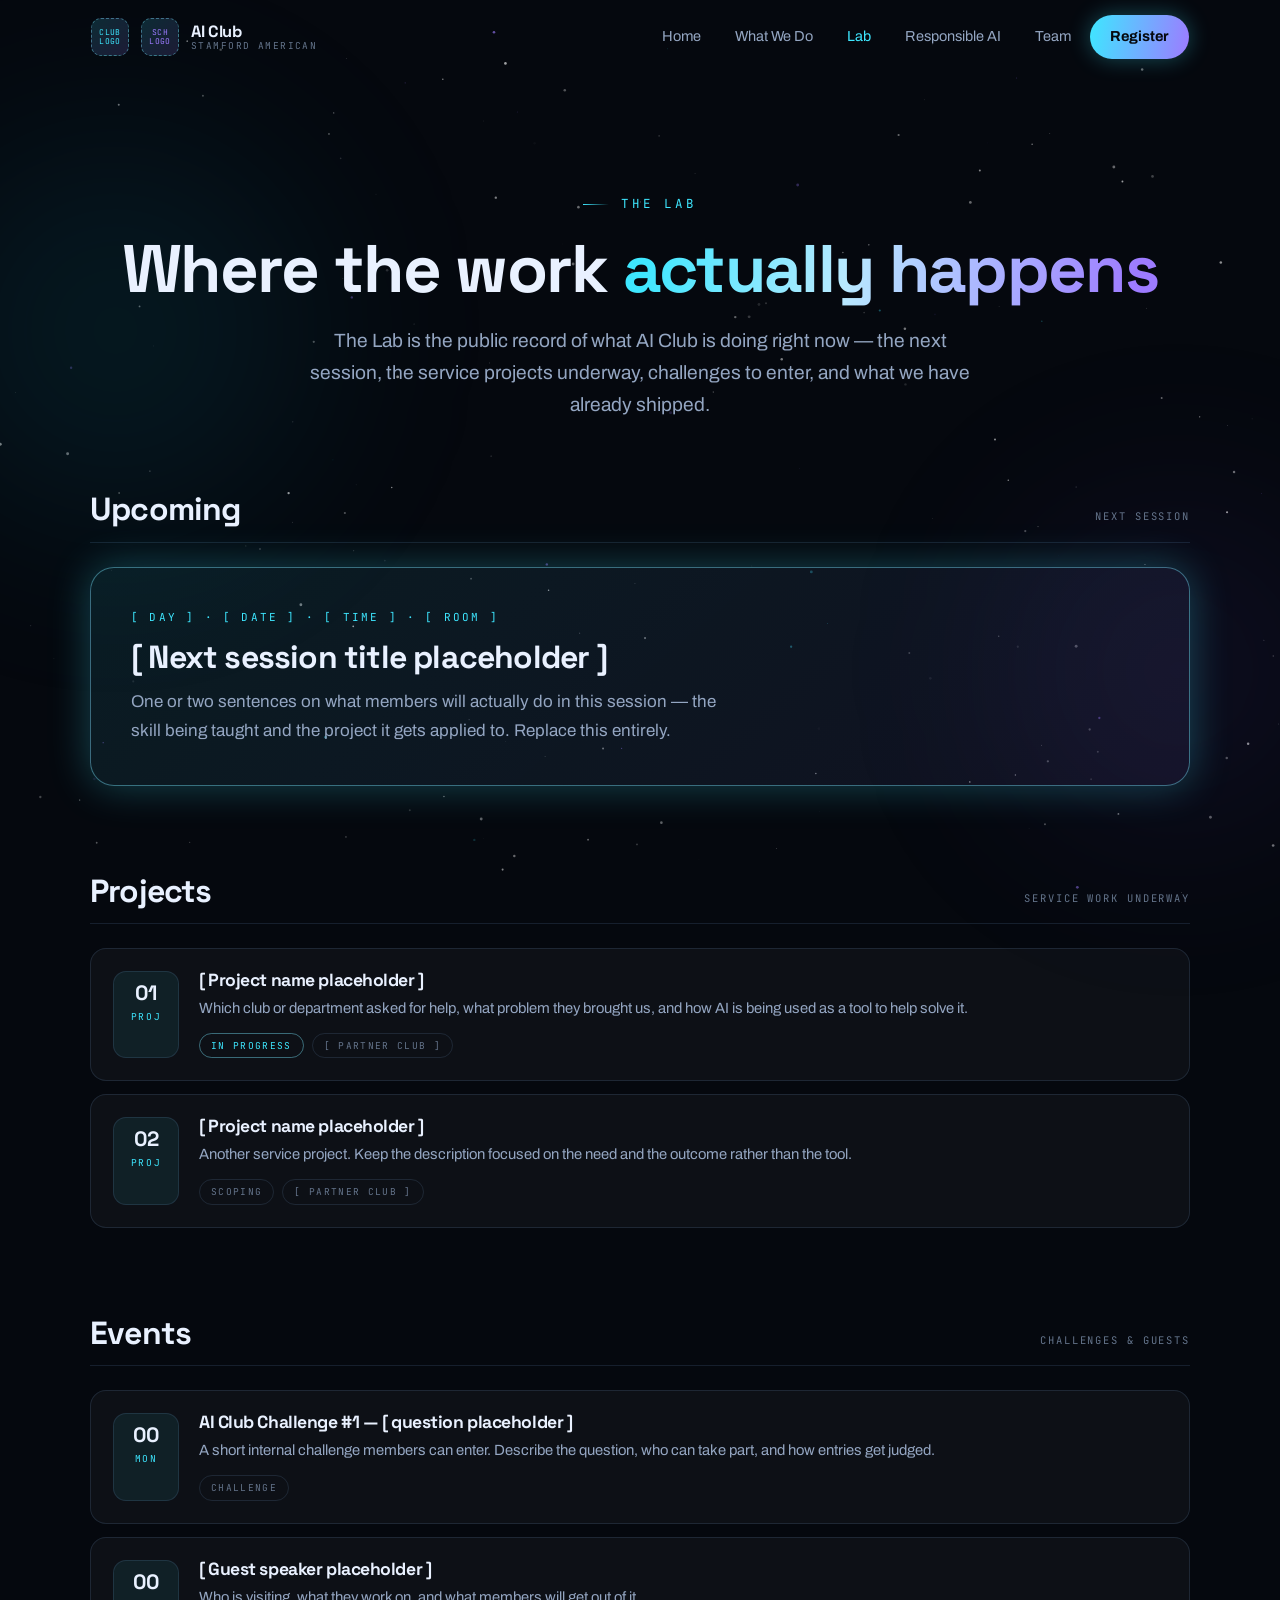
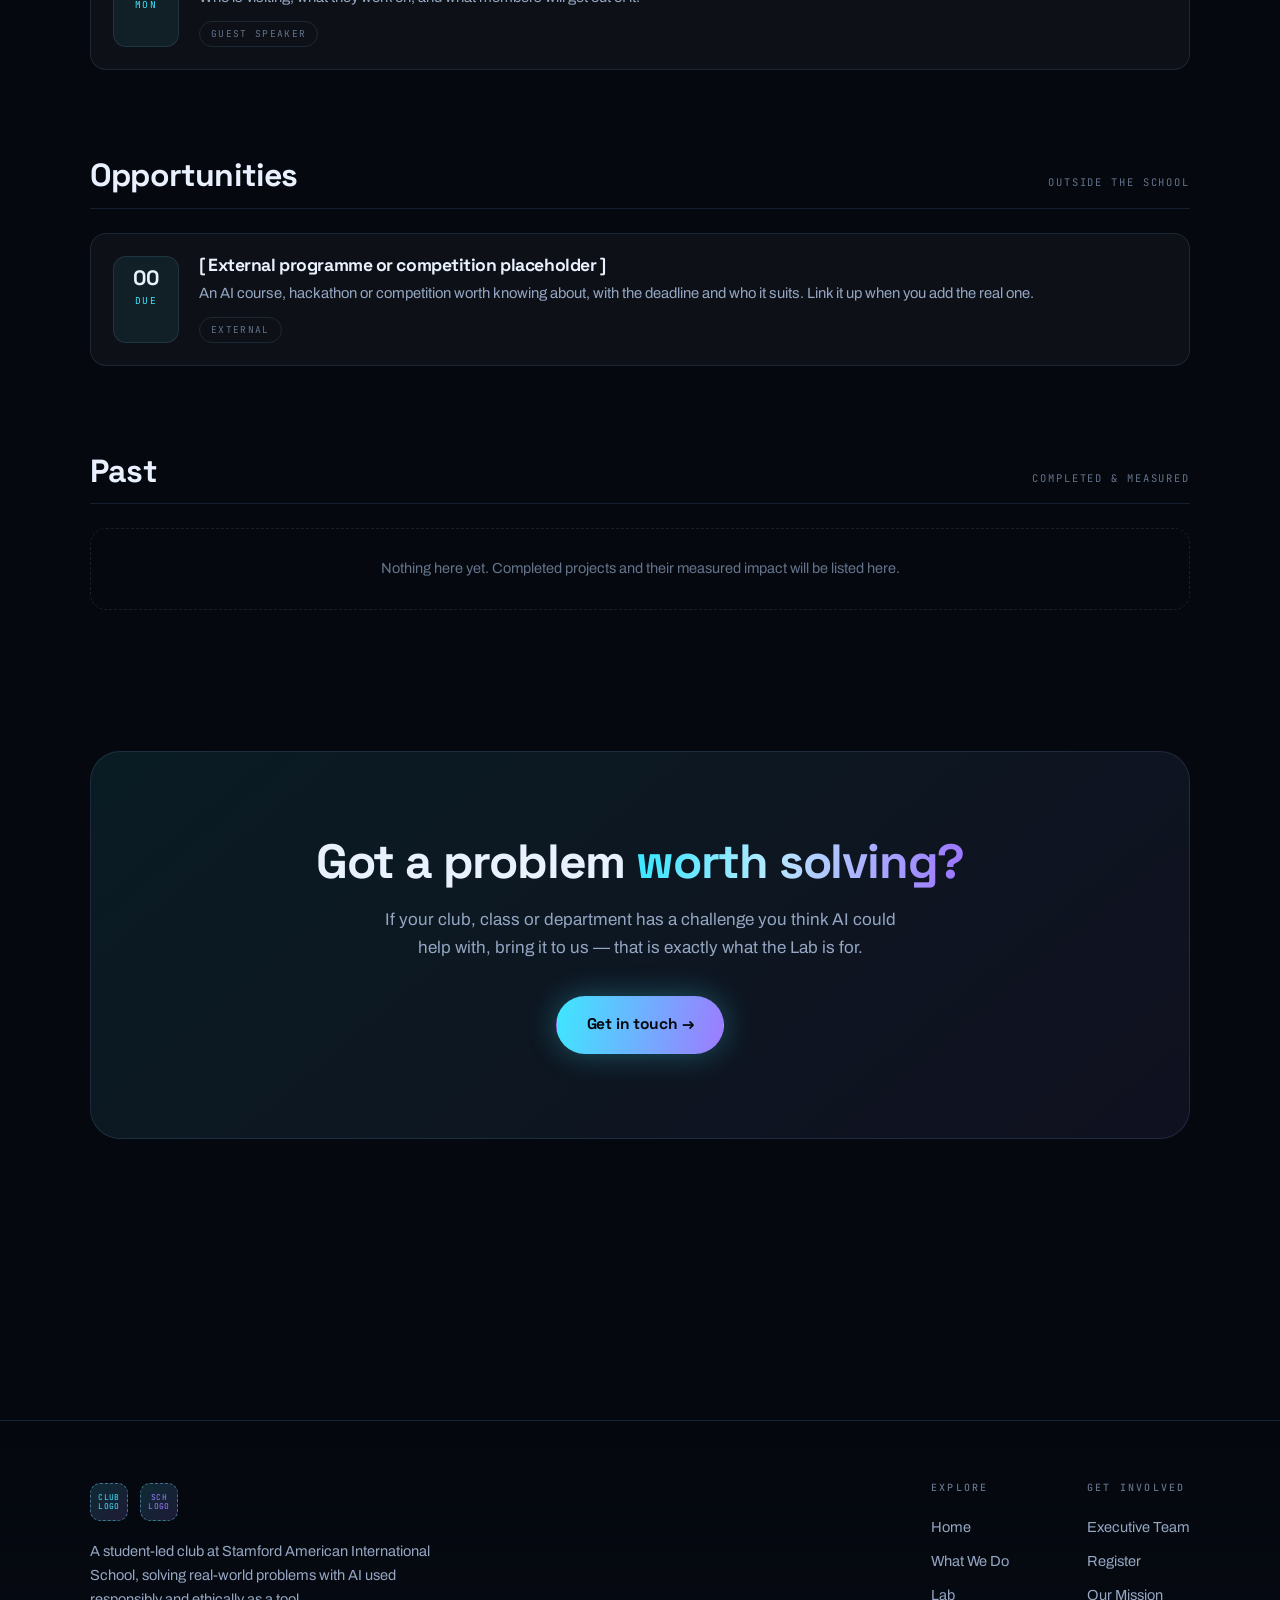
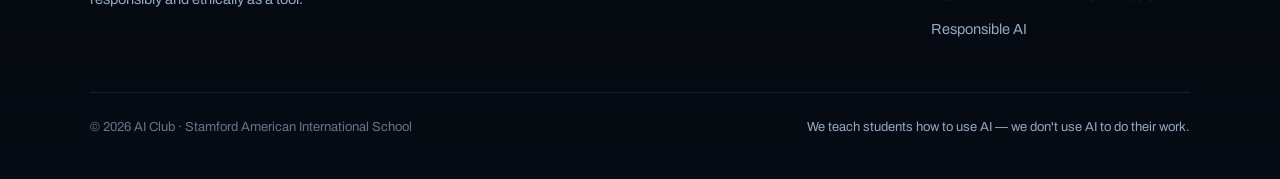
==== lab.html @ b340bd77 "Rebrand to AI Club and apply review feedback Renames the club from "SAIS AI Lab" to "AI Club" throug" ====
<!DOCTYPE html>
<html lang="en">
<head>
<meta charset="UTF-8">
<meta name="viewport" content="width=device-width, initial-scale=1">
<title>Lab — AI Club</title>
<meta name="description" content="What AI Club is working on right now — upcoming sessions, service projects, events, opportunities and completed work.">

<link rel="preconnect" href="https://fonts.googleapis.com">
<link rel="preconnect" href="https://fonts.gstatic.com" crossorigin>
<link href="https://fonts.googleapis.com/css2?family=Space+Grotesk:wght@500;600;700&family=Archivo:wght@400;500;600&family=JetBrains+Mono:wght@400;500&display=swap" rel="stylesheet">
<link rel="stylesheet" href="assets/css/site.css">
</head>
<body>

<!-- ===================== BACKGROUND LAYERS ===================== -->
<canvas id="starscape"></canvas>
<div class="orb orb-a"></div>
<div class="orb orb-b"></div>
<div id="scroll-progress"></div>

<!-- ===================== NAVBAR (identical on every page) ===================== -->
<header class="nav">
  <div class="nav-inner">
    <a class="brand" href="index.html">
      <!-- CLUB LOGO PLACEHOLDER - replace this <div> with <img src="assets/img/club-logo.png" alt="AI Club logo"> -->
      <div class="logo-slot" title="Club logo placeholder">CLUB<br>LOGO</div>
      <!-- SCHOOL LOGO PLACEHOLDER - replace this <div> with <img src="assets/img/school-logo.png" alt="Stamford American International School logo"> -->
      <div class="logo-slot school" title="School logo placeholder">SCH<br>LOGO</div>
      <span class="brand-text">
        <span class="brand-name">AI Club</span>
        <span class="brand-sub">Stamford American</span>
      </span>
    </a>

    <button class="nav-toggle" aria-label="Toggle menu" aria-expanded="false"><span></span></button>

    <nav class="nav-links">
      <a href="index.html">Home</a>
      <a href="index.html#what-we-do">What We Do</a>
      <a href="lab.html">Lab</a>
      <a href="index.html#responsible">Responsible AI</a>
      <a href="team.html">Team</a>
      <a href="register.html" class="nav-cta">Register</a>
    </nav>
  </div>
</header>

<main class="page">

  <section class="page-head">
    <div class="wrap">
      <p class="eyebrow reveal">The Lab</p>
      <h1 class="reveal" data-delay="60">Where the work <span class="grad-text">actually happens</span></h1>
      <p class="lead reveal" data-delay="120">
        The Lab is the public record of what AI Club is doing right now — the next session,
        the service projects underway, challenges to enter, and what we have already shipped.
      </p>
    </div>
  </section>

  <section class="section" style="padding-top:16px;">
    <div class="wrap">

      <!-- ============================================================
           HOW TO UPDATE THIS PAGE

           Everything below is PLACEHOLDER content — replace it as real
           things get scheduled. Each block follows the same pattern:

             * To add an entry, copy one <article class="entry"> ... </article>
               block and edit the date, title and description.
             * To empty a section out, delete its entries and leave the
               <div class="lab-empty"> message in their place.
             * Status pills: <span class="tag live">  = happening now
                             <span class="tag done">  = finished
                             <span class="tag">       = neutral label
           ============================================================ -->

      <!-- ---------------- UPCOMING ---------------- -->
      <div class="lab-block reveal">
        <div class="lab-head">
          <h2>Upcoming</h2>
          <span class="hint">Next session</span>
        </div>

        <!-- FEATURED PLACEHOLDER - replace with the next real meeting or workshop -->
        <div class="featured">
          <div class="when">[ Day ] · [ Date ] · [ Time ] · [ Room ]</div>
          <h3>[ Next session title placeholder ]</h3>
          <p>
            One or two sentences on what members will actually do in this session — the skill
            being taught and the project it gets applied to. Replace this entirely.
          </p>
        </div>
      </div>

      <!-- ---------------- PROJECTS ---------------- -->
      <div class="lab-block reveal">
        <div class="lab-head">
          <h2>Projects</h2>
          <span class="hint">Service work underway</span>
        </div>

        <!-- ENTRY PLACEHOLDER - copy this block for each active project -->
        <article class="entry">
          <div class="date-chip"><div class="d">01</div><div class="m">Proj</div></div>
          <div class="entry-body">
            <h3>[ Project name placeholder ]</h3>
            <p>
              Which club or department asked for help, what problem they brought us, and how AI
              is being used as a tool to help solve it.
            </p>
            <div class="entry-meta">
              <span class="tag live">In progress</span>
              <span class="tag">[ Partner club ]</span>
            </div>
          </div>
        </article>

        <article class="entry">
          <div class="date-chip"><div class="d">02</div><div class="m">Proj</div></div>
          <div class="entry-body">
            <h3>[ Project name placeholder ]</h3>
            <p>
              Another service project. Keep the description focused on the need and the outcome
              rather than the tool.
            </p>
            <div class="entry-meta">
              <span class="tag">Scoping</span>
              <span class="tag">[ Partner club ]</span>
            </div>
          </div>
        </article>
      </div>

      <!-- ---------------- EVENTS ---------------- -->
      <div class="lab-block reveal">
        <div class="lab-head">
          <h2>Events</h2>
          <span class="hint">Challenges &amp; guests</span>
        </div>

        <!-- ENTRY PLACEHOLDER - competitions, AI challenges, guest speakers -->
        <article class="entry">
          <div class="date-chip"><div class="d">00</div><div class="m">Mon</div></div>
          <div class="entry-body">
            <h3>AI Club Challenge #1 — [ question placeholder ]</h3>
            <p>
              A short internal challenge members can enter. Describe the question, who can take
              part, and how entries get judged.
            </p>
            <div class="entry-meta"><span class="tag">Challenge</span></div>
          </div>
        </article>

        <article class="entry">
          <div class="date-chip"><div class="d">00</div><div class="m">Mon</div></div>
          <div class="entry-body">
            <h3>[ Guest speaker placeholder ]</h3>
            <p>Who is visiting, what they work on, and what members will get out of it.</p>
            <div class="entry-meta"><span class="tag">Guest speaker</span></div>
          </div>
        </article>
      </div>

      <!-- ---------------- OPPORTUNITIES ---------------- -->
      <div class="lab-block reveal">
        <div class="lab-head">
          <h2>Opportunities</h2>
          <span class="hint">Outside the school</span>
        </div>

        <!-- ENTRY PLACEHOLDER - external competitions, courses, programmes -->
        <article class="entry">
          <div class="date-chip"><div class="d">00</div><div class="m">Due</div></div>
          <div class="entry-body">
            <h3>[ External programme or competition placeholder ]</h3>
            <p>
              An AI course, hackathon or competition worth knowing about, with the deadline and
              who it suits. Link it up when you add the real one.
            </p>
            <div class="entry-meta"><span class="tag">External</span></div>
          </div>
        </article>
      </div>

      <!-- ---------------- PAST ---------------- -->
      <div class="lab-block reveal">
        <div class="lab-head">
          <h2>Past</h2>
          <span class="hint">Completed &amp; measured</span>
        </div>

        <!-- Nothing has finished yet — swap this for entries once it has -->
        <div class="lab-empty">
          Nothing here yet. Completed projects and their measured impact will be listed here.
        </div>
      </div>

    </div>
  </section>

  <!-- ===================== CTA ===================== -->
  <section class="section" style="padding-top:0;">
    <div class="wrap">
      <div class="cta-band reveal">
        <h2>Got a problem <span class="grad-text">worth solving?</span></h2>
        <p>If your club, class or department has a challenge you think AI could help with, bring it to us — that is exactly what the Lab is for.</p>
        <a class="btn btn-primary" href="register.html">Get in touch →</a>
      </div>
    </div>
  </section>

</main>

<!-- ===================== FOOTER (identical on every page) ===================== -->
<footer class="footer">
  <div class="wrap">
    <div class="footer-top">
      <div class="footer-brand">
        <div class="footer-logos">
          <!-- CLUB LOGO PLACEHOLDER - replace this <div> with <img src="assets/img/club-logo.png" alt="AI Club logo"> -->
          <div class="logo-slot" title="Club logo placeholder">CLUB<br>LOGO</div>
          <!-- SCHOOL LOGO PLACEHOLDER - replace this <div> with <img src="assets/img/school-logo.png" alt="Stamford American International School logo"> -->
          <div class="logo-slot school" title="School logo placeholder">SCH<br>LOGO</div>
        </div>
        <p>A student-led club at Stamford American International School, solving real-world problems with AI used responsibly and ethically as a tool.</p>
      </div>

      <div class="footer-cols">
        <div class="footer-col">
          <h4>Explore</h4>
          <a href="index.html">Home</a>
          <a href="index.html#what-we-do">What We Do</a>
          <a href="lab.html">Lab</a>
          <a href="index.html#responsible">Responsible AI</a>
        </div>
        <div class="footer-col">
          <h4>Get Involved</h4>
          <a href="team.html">Executive Team</a>
          <a href="register.html">Register</a>
          <a href="index.html#mission">Our Mission</a>
        </div>
      </div>
    </div>

    <div class="footer-bottom">
      <span>© 2026 AI Club · Stamford American International School</span>
      <span class="principle">We teach students how to use AI — we don't use AI to do their work.</span>
    </div>
  </div>
</footer>

<script src="assets/js/site.js"></script>
</body>
</html>
---- assets/css/site.css ----
/* ============================================================
   AI Club — shared design system
   One stylesheet powers every page: index.html, register.html, team.html
   ============================================================ */

/* ---------- Design tokens ---------- */
:root {
  /* Core surface — matches the darkest pixels of the hero video (rgb 3,5,9)
     so the animation melts into the page with no visible edge. */
  --bg:            #05080e;
  --bg-soft:       #070c15;
  --bg-panel:      rgba(255, 255, 255, 0.035);
  --bg-panel-hi:   rgba(255, 255, 255, 0.06);

  --cyan:          #3ee7ff;
  --cyan-deep:     #12b8d8;
  --violet:        #9d7bff;
  --violet-deep:   #6d4bd8;

  --text:          #e9f1ff;
  --text-muted:    #94a6c2;
  --text-dim:      #64748b;

  --border:        rgba(140, 190, 255, 0.13);
  --border-hi:     rgba(120, 230, 255, 0.42);

  --glow-cyan:     0 0 40px rgba(62, 231, 255, 0.28);
  --glow-violet:   0 0 40px rgba(157, 123, 255, 0.26);

  --font-display: 'Space Grotesk', 'Avenir Next', 'Segoe UI', system-ui, sans-serif;
  --font-body:    'Archivo', 'Helvetica Neue', system-ui, -apple-system, sans-serif;
  --font-mono:    'JetBrains Mono', ui-monospace, 'SF Mono', Menlo, monospace;

  --nav-h: 74px;
  --maxw: 1180px;
  --radius: 20px;

  /* Shared section rhythm — keeps spacing consistent across all pages */
  --section-y: clamp(80px, 11vw, 150px);
}

/* ---------- Reset ---------- */
*, *::before, *::after { box-sizing: border-box; }

html {
  /* NOTE: no `scroll-behavior: smooth` — it fights frame-accurate scroll mapping
     in the hero animation. Anchor scrolling is handled in JS instead. */
  -webkit-text-size-adjust: 100%;
}

body {
  margin: 0;
  background: var(--bg);
  color: var(--text);
  font-family: var(--font-body);
  font-size: 17px;
  line-height: 1.65;
  -webkit-font-smoothing: antialiased;
  -moz-osx-font-smoothing: grayscale;
  overflow-x: hidden;
}

img { max-width: 100%; display: block; }
a { color: inherit; text-decoration: none; }
button, input, textarea, select { font: inherit; color: inherit; }

h1, h2, h3, h4 {
  font-family: var(--font-display);
  font-weight: 700;
  line-height: 1.08;
  letter-spacing: -0.025em;
  margin: 0;
}

::selection { background: var(--cyan); color: #041018; }

/* Scrollbar */
::-webkit-scrollbar { width: 11px; }
::-webkit-scrollbar-track { background: #04060b; }
::-webkit-scrollbar-thumb {
  background: linear-gradient(180deg, var(--cyan-deep), var(--violet-deep));
  border-radius: 99px;
  border: 3px solid #04060b;
}
::-webkit-scrollbar-thumb:hover { background: linear-gradient(180deg, var(--cyan), var(--violet)); }

/* ---------- Layout helpers ---------- */
.wrap {
  width: 100%;
  max-width: var(--maxw);
  margin: 0 auto;
  padding: 0 clamp(20px, 5vw, 40px);
}

.section { padding: var(--section-y) 0; position: relative; }

.eyebrow {
  font-family: var(--font-mono);
  font-size: 12.5px;
  letter-spacing: 0.22em;
  text-transform: uppercase;
  color: var(--cyan);
  margin: 0 0 18px;
  display: flex;
  align-items: center;
  gap: 12px;
}
.eyebrow::before {
  content: '';
  width: 26px; height: 1px;
  background: linear-gradient(90deg, var(--cyan), transparent);
}

.section-title {
  font-size: clamp(2rem, 4.6vw, 3.4rem);
  max-width: 20ch;
  margin-bottom: 22px;
}

.lead {
  font-size: clamp(1.02rem, 1.5vw, 1.22rem);
  color: var(--text-muted);
  max-width: 62ch;
  margin: 0;
}

.grad-text {
  background: linear-gradient(100deg, var(--cyan) 5%, #b8e9ff 42%, var(--violet) 95%);
  -webkit-background-clip: text;
  background-clip: text;
  color: transparent;
}

/* ---------- Starscape (fixed, behind everything) ---------- */
#starscape {
  position: fixed;
  inset: 0;
  width: 100%;
  height: 100%;
  z-index: 0;
  pointer-events: none;
  opacity: 0.62;
}

/* Ambient colour orbs */
.orb {
  position: fixed;
  border-radius: 50%;
  filter: blur(90px);
  pointer-events: none;
  z-index: 0;
  opacity: 0.5;
}
.orb-a { width: 46vw; height: 46vw; left: -14vw; top: 4vh;  background: radial-gradient(circle, rgba(18,184,216,0.28), transparent 68%); }
.orb-b { width: 40vw; height: 40vw; right: -12vw; top: 46vh; background: radial-gradient(circle, rgba(109,75,216,0.26), transparent 68%); }

/* Everything that isn't the starscape sits above it */
.page { position: relative; z-index: 1; }

/* ---------- Scroll progress bar ---------- */
#scroll-progress {
  position: fixed;
  top: 0; left: 0;
  height: 3px;
  width: 0%;
  background: linear-gradient(90deg, var(--cyan), var(--violet));
  z-index: 200;
  box-shadow: 0 0 14px rgba(62, 231, 255, 0.6);
  transition: width 0.08s linear;
}

/* ---------- Navbar ---------- */
.nav {
  position: fixed;
  top: 0; left: 0; right: 0;
  height: var(--nav-h);
  z-index: 150;
  display: flex;
  align-items: center;
  transition: all 0.42s cubic-bezier(0.4, 0, 0.2, 1);
}
.nav-inner {
  width: 100%;
  max-width: var(--maxw);
  margin: 0 auto;
  padding: 0 clamp(20px, 5vw, 40px);
  display: flex;
  align-items: center;
  justify-content: space-between;
  gap: 20px;
  transition: all 0.42s cubic-bezier(0.4, 0, 0.2, 1);
  border-radius: 99px;
  border: 1px solid transparent;
}

/* Scrolled state: full-width bar contracts into a centred glass pill */
.nav.scrolled { top: 12px; }
.nav.scrolled .nav-inner {
  max-width: 940px;
  padding: 9px 14px 9px 20px;
  background: rgba(8, 13, 24, 0.72);
  backdrop-filter: blur(20px);
  -webkit-backdrop-filter: blur(20px);
  border-color: var(--border);
  box-shadow: 0 10px 40px rgba(0, 0, 0, 0.55);
}

.brand { display: flex; align-items: center; gap: 12px; flex-shrink: 0; }

/* Logo placeholder chips — swap the <img> inside for real files */
.logo-slot {
  height: 38px;
  width: 38px;
  border-radius: 10px;
  display: grid;
  place-items: center;
  flex-shrink: 0;
  background: linear-gradient(140deg, rgba(62,231,255,0.16), rgba(157,123,255,0.16));
  border: 1px dashed var(--border-hi);
  font-family: var(--font-mono);
  font-size: 8px;
  letter-spacing: 0.06em;
  color: var(--cyan);
  text-align: center;
  line-height: 1.15;
  overflow: hidden;
}
.logo-slot img { width: 100%; height: 100%; object-fit: contain; }
.logo-slot.school { border-style: dashed; color: var(--violet); }

.brand-text { display: flex; flex-direction: column; line-height: 1.1; }
.brand-name {
  font-family: var(--font-display);
  font-weight: 700;
  font-size: 1.02rem;
  letter-spacing: -0.02em;
  white-space: nowrap;
}
.brand-sub {
  font-family: var(--font-mono);
  font-size: 9.5px;
  letter-spacing: 0.15em;
  text-transform: uppercase;
  color: var(--text-dim);
  white-space: nowrap;
}

.nav-links { display: flex; align-items: center; gap: 4px; }
.nav-links a {
  padding: 9px 15px;
  border-radius: 99px;
  font-size: 14.5px;
  color: var(--text-muted);
  transition: color 0.22s, background 0.22s;
  white-space: nowrap;
}
.nav-links a:hover { color: var(--text); background: var(--bg-panel-hi); }
.nav-links a.active { color: var(--cyan); }

.nav-cta {
  padding: 10px 20px !important;
  background: linear-gradient(100deg, var(--cyan), var(--violet));
  color: #05080e !important;
  font-weight: 700;
  font-size: 14.5px;
  border-radius: 99px;
  box-shadow: 0 0 22px rgba(62, 231, 255, 0.3);
  transition: transform 0.22s, box-shadow 0.22s;
}
.nav-cta:hover { transform: translateY(-1px); box-shadow: 0 0 34px rgba(62, 231, 255, 0.5); }

/* Mobile menu toggle */
.nav-toggle {
  display: none;
  background: none;
  border: 1px solid var(--border);
  border-radius: 10px;
  width: 42px; height: 42px;
  cursor: pointer;
  padding: 0;
  place-items: center;
}
.nav-toggle span {
  display: block;
  width: 18px; height: 1.5px;
  background: var(--text);
  position: relative;
  transition: 0.3s;
}
.nav-toggle span::before, .nav-toggle span::after {
  content: ''; position: absolute; left: 0;
  width: 18px; height: 1.5px; background: var(--text);
  transition: 0.3s;
}
.nav-toggle span::before { top: -6px; }
.nav-toggle span::after  { top: 6px; }
.nav-toggle[aria-expanded="true"] span { background: transparent; }
.nav-toggle[aria-expanded="true"] span::before { top: 0; transform: rotate(45deg); }
.nav-toggle[aria-expanded="true"] span::after  { top: 0; transform: rotate(-45deg); }

/* ---------- Buttons ---------- */
.btn {
  display: inline-flex;
  align-items: center;
  gap: 9px;
  padding: 15px 30px;
  border-radius: 99px;
  font-family: var(--font-display);
  font-weight: 700;
  font-size: 15.5px;
  letter-spacing: -0.01em;
  cursor: pointer;
  border: 1px solid transparent;
  transition: transform 0.24s, box-shadow 0.24s, background 0.24s;
}
.btn-primary {
  background: linear-gradient(100deg, var(--cyan), var(--violet));
  color: #05080e;
  box-shadow: 0 0 30px rgba(62, 231, 255, 0.3);
}
.btn-primary:hover { transform: translateY(-2px); box-shadow: 0 0 46px rgba(62, 231, 255, 0.5); }
.btn-ghost {
  background: transparent;
  border-color: var(--border);
  color: var(--text);
}
.btn-ghost:hover { border-color: var(--border-hi); background: var(--bg-panel); transform: translateY(-2px); }

/* ============================================================
   HERO — scroll-driven animation stage
   The stage is deliberately transparent so the page background
   shows through and the animation has no visible boundary.
   ============================================================ */
.hero-scroll {
  position: relative;
  height: 520vh;          /* scroll distance that drives the frame sequence */
  z-index: 2;
}
.hero-stage {
  position: sticky;
  top: 0;
  height: 100vh;
  width: 100%;
  overflow: hidden;
  background: transparent;   /* never paint a panel behind the animation */
}

/* Both canvases stack in the same box */
.hero-stage canvas {
  position: absolute;
  inset: 0;
  width: 100%;
  height: 100%;
  display: block;
}

/* BOTH canvases are feathered on all four edges so the animation dissolves
   into the page instead of ending on a hard rectangle.
   The feathering is done with a mask rather than a page-coloured overlay on
   purpose: an opaque overlay would hide the starscape behind the hero while
   the rest of the page shows it, which reads as a visible seam. Masking keeps
   the stage genuinely transparent at its edges, so the same background —
   colour and stars alike — runs straight through. */
.hero-stage canvas {
  -webkit-mask-image:
    linear-gradient(to bottom, transparent 0%, #000 14%, #000 78%, transparent 100%),
    linear-gradient(to right,  transparent 0%, #000 9%,  #000 91%, transparent 100%);
  mask-image:
    linear-gradient(to bottom, transparent 0%, #000 14%, #000 78%, transparent 100%),
    linear-gradient(to right,  transparent 0%, #000 9%,  #000 91%, transparent 100%);
  -webkit-mask-composite: source-in;
  mask-composite: intersect;
}

#netCanvas { opacity: 0; }

/* Opening slogan */
.hero-slogan {
  position: absolute;
  inset: 0;
  z-index: 5;
  display: flex;
  flex-direction: column;
  align-items: center;
  justify-content: center;
  text-align: center;
  padding: 0 24px;
  pointer-events: none;
  will-change: opacity, transform;
}
.hero-slogan h1 {
  /* Sized so the two-sentence tagline keeps clear margins rather than
     running edge to edge on a wide screen. */
  font-size: clamp(1.95rem, 5.4vw, 4.2rem);
  max-width: 17ch;
  margin: 0;
  text-shadow: 0 6px 50px rgba(0, 0, 0, 0.85);
}
.hero-slogan .sub {
  margin-top: 20px;
  font-family: var(--font-mono);
  font-size: clamp(11px, 1.5vw, 14px);
  letter-spacing: 0.42em;
  text-transform: uppercase;
  color: var(--cyan);
  text-shadow: 0 2px 24px rgba(0, 0, 0, 0.9);
}

/* Typewriter lines revealed once the network is on screen */
.hero-typed {
  position: absolute;
  inset: 0;
  z-index: 5;
  display: flex;
  flex-direction: column;
  align-items: center;
  justify-content: center;
  gap: clamp(14px, 2.4vh, 26px);
  text-align: center;
  padding: 0 26px;
  pointer-events: none;
  opacity: 0;
  transition: opacity 0.7s ease;
}
.hero-typed.on { opacity: 1; }

.typed-line {
  font-family: var(--font-display);
  font-weight: 700;
  font-size: clamp(1.15rem, 3.1vw, 2.35rem);
  letter-spacing: -0.02em;
  min-height: 1.25em;
  /* A soft dark halo keeps the text readable over the bright nodes */
  text-shadow: 0 2px 30px rgba(5, 8, 14, 0.98), 0 0 70px rgba(5, 8, 14, 0.95);
}
.typed-line:nth-child(1) { color: #ffffff; }
.typed-line:nth-child(2) { color: #cfeaff; }
.typed-line:nth-child(3) { color: #ffffff; }

/* Blinking caret shared by every typewriter on the site */
.caret {
  display: inline-block;
  width: 2px;
  height: 1.05em;
  margin-left: 3px;
  vertical-align: -0.16em;
  background: var(--cyan);
  box-shadow: 0 0 12px var(--cyan);
  animation: blink 1s steps(1) infinite;
}
.caret.done { animation: none; opacity: 0; }
@keyframes blink { 0%, 50% { opacity: 1; } 50.01%, 100% { opacity: 0; } }

/* Scroll hint */
.scroll-hint {
  position: absolute;
  bottom: 34px; left: 50%;
  transform: translateX(-50%);
  z-index: 6;
  display: flex;
  flex-direction: column;
  align-items: center;
  gap: 9px;
  font-family: var(--font-mono);
  font-size: 10px;
  letter-spacing: 0.28em;
  text-transform: uppercase;
  color: var(--text-dim);
  transition: opacity 0.4s;
  pointer-events: none;
}
.scroll-hint .mouse {
  width: 22px; height: 34px;
  border: 1px solid var(--border-hi);
  border-radius: 12px;
  position: relative;
}
.scroll-hint .mouse::after {
  content: '';
  position: absolute;
  left: 50%; top: 7px;
  width: 3px; height: 6px;
  margin-left: -1.5px;
  background: var(--cyan);
  border-radius: 2px;
  animation: wheel 1.6s ease-in-out infinite;
}
@keyframes wheel { 0% { opacity: 0; transform: translateY(0); } 35% { opacity: 1; } 100% { opacity: 0; transform: translateY(11px); } }

/* ---------- Loader ---------- */
#loader {
  position: fixed;
  inset: 0;
  z-index: 500;
  background: var(--bg);
  display: flex;
  flex-direction: column;
  align-items: center;
  justify-content: center;
  gap: 26px;
  transition: opacity 0.7s ease, visibility 0.7s;
}
#loader.hidden { opacity: 0; visibility: hidden; }
#loader .l-brand {
  font-family: var(--font-display);
  font-weight: 700;
  font-size: clamp(1.5rem, 4vw, 2.2rem);
  letter-spacing: -0.03em;
}
#loader .l-bar {
  width: min(240px, 56vw);
  height: 2px;
  background: rgba(255, 255, 255, 0.09);
  border-radius: 99px;
  overflow: hidden;
}
#loader .l-fill {
  height: 100%;
  width: 0%;
  background: linear-gradient(90deg, var(--cyan), var(--violet));
  box-shadow: 0 0 12px var(--cyan);
  transition: width 0.2s ease;
}
#loader .l-pct {
  font-family: var(--font-mono);
  font-size: 11px;
  letter-spacing: 0.24em;
  color: var(--text-dim);
}

/* ---------- Reveal-on-scroll ---------- */
.reveal {
  opacity: 0;
  transform: translateY(26px);
  transition: opacity 0.75s cubic-bezier(0.2, 0.7, 0.3, 1), transform 0.75s cubic-bezier(0.2, 0.7, 0.3, 1);
}
.reveal.in { opacity: 1; transform: none; }

/* ---------- Cards (What We Offer / Team) ---------- */
.card-grid {
  display: grid;
  grid-template-columns: repeat(auto-fit, minmax(268px, 1fr));
  gap: 20px;
  margin-top: 54px;
}
.card {
  position: relative;
  padding: 32px 28px 34px;
  border-radius: var(--radius);
  background: var(--bg-panel);
  border: 1px solid var(--border);
  backdrop-filter: blur(20px);
  -webkit-backdrop-filter: blur(20px);
  overflow: hidden;
  transition: transform 0.34s cubic-bezier(0.2,0.7,0.3,1), border-color 0.34s, box-shadow 0.34s, background 0.34s;
}
/* Subtle hover glow */
.card::before {
  content: '';
  position: absolute;
  inset: -1px;
  border-radius: inherit;
  padding: 1px;
  background: linear-gradient(135deg, var(--cyan), transparent 42%, transparent 60%, var(--violet));
  -webkit-mask: linear-gradient(#000 0 0) content-box, linear-gradient(#000 0 0);
  -webkit-mask-composite: xor;
  mask: linear-gradient(#000 0 0) content-box, linear-gradient(#000 0 0);
  mask-composite: exclude;
  opacity: 0;
  transition: opacity 0.34s;
  pointer-events: none;
}
.card:hover {
  transform: translateY(-6px);
  background: var(--bg-panel-hi);
  box-shadow: 0 22px 60px rgba(0, 0, 0, 0.5), var(--glow-cyan);
}
.card:hover::before { opacity: 1; }

.card-num {
  font-family: var(--font-mono);
  font-size: 11px;
  letter-spacing: 0.2em;
  color: var(--cyan);
  opacity: 0.75;
}
.card h3 {
  font-size: 1.32rem;
  margin: 14px 0 12px;
}
.card p {
  margin: 0;
  color: var(--text-muted);
  font-size: 15.2px;
  line-height: 1.62;
}

/* ---------- Mission stats ---------- */
.stat-row {
  display: grid;
  grid-template-columns: repeat(auto-fit, minmax(180px, 1fr));
  gap: 18px;
  margin-top: 54px;
}
.stat {
  padding: 28px 24px;
  border-radius: var(--radius);
  background: var(--bg-panel);
  border: 1px solid var(--border);
  text-align: center;
}
.stat .num {
  font-family: var(--font-display);
  font-weight: 700;
  font-size: clamp(2.1rem, 4.6vw, 3.1rem);
  line-height: 1;
  background: linear-gradient(120deg, var(--cyan), var(--violet));
  -webkit-background-clip: text; background-clip: text; color: transparent;
}
.stat .lbl {
  margin-top: 12px;
  font-family: var(--font-mono);
  font-size: 10.5px;
  letter-spacing: 0.2em;
  text-transform: uppercase;
  color: var(--text-dim);
}

/* ---------- Responsible AI pledge ---------- */
.pledge-quote {
  position: relative;
  padding: clamp(34px, 5vw, 56px);
  border-radius: 26px;
  background: linear-gradient(140deg, rgba(62,231,255,0.08), rgba(157,123,255,0.07));
  border: 1px solid var(--border-hi);
  box-shadow: var(--glow-cyan);
  text-align: center;
}
.pledge-quote p {
  font-family: var(--font-display);
  font-weight: 700;
  font-size: clamp(1.25rem, 3.1vw, 2.05rem);
  line-height: 1.32;
  letter-spacing: -0.025em;
  margin: 0;
}
.pledge-quote .attrib {
  margin-top: 20px;
  font-family: var(--font-mono);
  font-size: 10.5px;
  letter-spacing: 0.24em;
  text-transform: uppercase;
  color: var(--cyan);
}

.nope-list {
  list-style: none;
  padding: 0;
  margin: 46px 0 0;
  display: grid;
  grid-template-columns: repeat(auto-fit, minmax(300px, 1fr));
  gap: 14px;
}
.nope-list li {
  display: flex;
  align-items: flex-start;
  gap: 14px;
  padding: 19px 22px;
  border-radius: 15px;
  background: var(--bg-panel);
  border: 1px solid var(--border);
  color: var(--text-muted);
  font-size: 15.2px;
  line-height: 1.55;
}
.nope-list .x {
  flex-shrink: 0;
  width: 21px; height: 21px;
  margin-top: 2px;
  border-radius: 50%;
  display: grid;
  place-items: center;
  background: rgba(255, 92, 122, 0.14);
  border: 1px solid rgba(255, 92, 122, 0.4);
  color: #ff7d96;
  font-size: 11px;
  font-weight: 700;
  line-height: 1;
}

/* ---------- Page header (register / team) ---------- */
.page-head {
  padding: calc(var(--nav-h) + clamp(70px, 10vw, 120px)) 0 clamp(30px, 5vw, 56px);
  text-align: center;
}
.page-head h1 {
  font-size: clamp(2.4rem, 6.2vw, 4.2rem);
  margin-bottom: 20px;
}
.page-head .lead { margin: 0 auto; text-align: center; }
.page-head .eyebrow { justify-content: center; }

/* ---------- Forms ---------- */
.form-card {
  max-width: 760px;
  margin: 0 auto;
  padding: clamp(28px, 4.5vw, 50px);
  border-radius: 26px;
  background: var(--bg-panel);
  border: 1px solid var(--border);
  backdrop-filter: blur(20px);
  -webkit-backdrop-filter: blur(20px);
  box-shadow: 0 30px 80px rgba(0, 0, 0, 0.45);
}
.field { margin-bottom: 24px; }
.field label {
  display: block;
  font-family: var(--font-mono);
  font-size: 10.5px;
  letter-spacing: 0.19em;
  text-transform: uppercase;
  color: var(--text-muted);
  margin-bottom: 10px;
}
.field label .req { color: var(--cyan); }
.field label .opt { color: var(--text-dim); text-transform: none; letter-spacing: 0.05em; }

.field input,
.field select,
.field textarea {
  width: 100%;
  padding: 15px 17px;
  background: rgba(255, 255, 255, 0.04);
  border: 1px solid var(--border);
  border-radius: 13px;
  font-size: 16px;   /* 16px stops iOS Safari zooming on focus */
  transition: border-color 0.24s, box-shadow 0.24s, background 0.24s;
  -webkit-appearance: none;
  appearance: none;
}
.field textarea { resize: vertical; min-height: 130px; line-height: 1.6; }
.field select {
  background-image: url("data:image/svg+xml,%3Csvg xmlns='http://www.w3.org/2000/svg' viewBox='0 0 12 8'%3E%3Cpath fill='%2394a6c2' d='M1 1l5 5 5-5'/%3E%3C/svg%3E");
  background-repeat: no-repeat;
  background-position: right 17px center;
  background-size: 12px;
  padding-right: 42px;
  cursor: pointer;
}
.field select option { background: #0b1220; color: var(--text); }

.field input::placeholder, .field textarea::placeholder { color: #536176; }

.field input:focus, .field select:focus, .field textarea:focus {
  outline: none;
  border-color: var(--cyan);
  background: rgba(255, 255, 255, 0.06);
  box-shadow: 0 0 0 3px rgba(62, 231, 255, 0.13);
}

/* Validation */
.field.invalid input,
.field.invalid select,
.field.invalid textarea {
  border-color: #ff5c7a;
  box-shadow: 0 0 0 3px rgba(255, 92, 122, 0.12);
}
.err {
  display: none;
  margin-top: 8px;
  font-size: 13px;
  color: #ff8ba1;
}
.field.invalid .err { display: block; }

.form-note {
  margin: 4px 0 26px;
  font-size: 13.5px;
  color: var(--text-dim);
}

/* Success panel */
.form-success {
  display: none;
  text-align: center;
  padding: clamp(34px, 5vw, 58px) clamp(24px, 4vw, 40px);
}
.form-success.on { display: block; animation: popIn 0.6s cubic-bezier(0.2, 0.8, 0.3, 1); }
@keyframes popIn { from { opacity: 0; transform: translateY(18px) scale(0.97); } to { opacity: 1; transform: none; } }
.form-success .tick {
  width: 74px; height: 74px;
  margin: 0 auto 26px;
  border-radius: 50%;
  display: grid;
  place-items: center;
  background: linear-gradient(140deg, rgba(62,231,255,0.2), rgba(157,123,255,0.2));
  border: 1px solid var(--border-hi);
  box-shadow: var(--glow-cyan);
  font-size: 32px;
  color: var(--cyan);
}
.form-success h2 { font-size: clamp(1.5rem, 3.6vw, 2.2rem); margin-bottom: 14px; }
.form-success p { color: var(--text-muted); max-width: 46ch; margin: 0 auto 28px; }

/* ---------- Team ---------- */
.team-grid {
  display: grid;
  /* 300px minimum lands on a tidy 3 x 2 grid for six members */
  grid-template-columns: repeat(auto-fit, minmax(300px, 1fr));
  gap: 22px;
  margin-top: 20px;
}
.member {
  padding: 30px 26px 32px;
  border-radius: var(--radius);
  background: var(--bg-panel);
  border: 1px solid var(--border);
  text-align: center;
  transition: transform 0.34s cubic-bezier(0.2,0.7,0.3,1), border-color 0.34s, box-shadow 0.34s, background 0.34s;
}
.member:hover {
  transform: translateY(-6px);
  background: var(--bg-panel-hi);
  border-color: var(--border-hi);
  box-shadow: 0 22px 60px rgba(0,0,0,0.5), var(--glow-violet);
}
/* Placeholder avatar — replace the <img> inside with a real photo */
.avatar-slot {
  width: 116px; height: 116px;
  margin: 0 auto 22px;
  border-radius: 50%;
  display: grid;
  place-items: center;
  background: linear-gradient(140deg, rgba(62,231,255,0.13), rgba(157,123,255,0.15));
  border: 1px dashed var(--border-hi);
  overflow: hidden;
  font-family: var(--font-mono);
  font-size: 8.5px;
  letter-spacing: 0.08em;
  color: var(--cyan);
  text-align: center;
  line-height: 1.35;
  padding: 8px;
}
.avatar-slot img { width: 100%; height: 100%; object-fit: cover; border-radius: 50%; }
.member h3 { font-size: 1.2rem; margin-bottom: 8px; }
.member .role {
  font-family: var(--font-mono);
  font-size: 10.5px;
  letter-spacing: 0.15em;
  text-transform: uppercase;
  color: var(--cyan);
}
.member .role.alt { color: var(--violet); }
.member .ph-tag {
  display: inline-block;
  margin-top: 16px;
  padding: 4px 11px;
  border-radius: 99px;
  border: 1px dashed var(--border);
  font-family: var(--font-mono);
  font-size: 9px;
  letter-spacing: 0.12em;
  text-transform: uppercase;
  color: var(--text-dim);
}

/* ---------- CTA band ---------- */
.cta-band {
  text-align: center;
  padding: clamp(48px, 7vw, 84px) clamp(24px, 5vw, 60px);
  border-radius: 30px;
  background: linear-gradient(140deg, rgba(62,231,255,0.09), rgba(157,123,255,0.08));
  border: 1px solid var(--border);
}
.cta-band h2 { font-size: clamp(1.85rem, 4.6vw, 3rem); margin-bottom: 18px; }
.cta-band p { color: var(--text-muted); max-width: 52ch; margin: 0 auto 34px; }

/* ---------- Footer ---------- */
.footer {
  position: relative;
  z-index: 1;
  margin-top: var(--section-y);
  padding: 62px 0 40px;
  border-top: 1px solid var(--border);
  background: linear-gradient(to bottom, transparent, rgba(7, 12, 21, 0.85));
}
.footer-top {
  display: flex;
  flex-wrap: wrap;
  gap: 42px;
  justify-content: space-between;
  align-items: flex-start;
}
.footer-brand { max-width: 360px; }
.footer-logos { display: flex; align-items: center; gap: 12px; margin-bottom: 18px; }
.footer-brand p { color: var(--text-muted); font-size: 14.6px; margin: 0; }
.footer-cols { display: flex; gap: 60px; flex-wrap: wrap; }
.footer-col h4 {
  font-family: var(--font-mono);
  font-size: 10px;
  font-weight: 500;
  letter-spacing: 0.22em;
  text-transform: uppercase;
  color: var(--text-dim);
  margin-bottom: 16px;
}
.footer-col a {
  display: block;
  color: var(--text-muted);
  font-size: 14.6px;
  padding: 5px 0;
  transition: color 0.22s;
}
.footer-col a:hover { color: var(--cyan); }
.footer-bottom {
  margin-top: 46px;
  padding-top: 24px;
  border-top: 1px solid var(--border);
  display: flex;
  flex-wrap: wrap;
  gap: 12px;
  justify-content: space-between;
  font-size: 13px;
  color: var(--text-dim);
}
.footer-bottom .principle { color: var(--text-muted); }

/* ============================================================
   Responsive
   ============================================================ */
@media (max-width: 900px) {
  .nav-toggle { display: grid; }
  .nav-links {
    position: fixed;
    top: 0; right: 0;
    width: min(300px, 82vw);
    height: 100vh;
    flex-direction: column;
    align-items: stretch;
    gap: 6px;
    padding: calc(var(--nav-h) + 18px) 20px 30px;
    background: rgba(6, 10, 19, 0.97);
    backdrop-filter: blur(24px);
    -webkit-backdrop-filter: blur(24px);
    border-left: 1px solid var(--border);
    transform: translateX(100%);
    transition: transform 0.38s cubic-bezier(0.4, 0, 0.2, 1);
    z-index: 149;
  }
  .nav-links.open { transform: none; }
  .nav-links a { padding: 14px 16px; font-size: 16px; border-radius: 12px; }
  .nav-cta { text-align: center; justify-content: center; margin-top: 10px; }
  .nav.scrolled .nav-inner { max-width: none; margin: 0 12px; }
  .brand-sub { display: none; }
}

@media (max-width: 760px) {
  body { font-size: 16px; }
  /* Shorter scroll distance so the animation doesn't drag on a phone */
  .hero-scroll { height: 400vh; }
  .hero-typed { gap: 16px; }
  .stat-row { grid-template-columns: repeat(2, 1fr); }
  .footer-top { flex-direction: column; gap: 34px; }
  .footer-cols { gap: 40px; }
  .orb { opacity: 0.35; }
}

@media (max-width: 480px) {
  .hero-scroll { height: 350vh; }
  .card-grid, .nope-list, .team-grid { grid-template-columns: 1fr; }
  .hero-slogan h1 { font-size: clamp(1.75rem, 7.6vw, 2.3rem); }
  .hero-slogan .sub { letter-spacing: 0.3em; }
  .typed-line { font-size: clamp(1.02rem, 5.2vw, 1.4rem); }
  .scroll-hint { bottom: 20px; }
  .footer-cols { gap: 30px; width: 100%; justify-content: space-between; }
}

/* Respect reduced-motion preferences */
@media (prefers-reduced-motion: reduce) {
  .reveal { opacity: 1; transform: none; transition: none; }
  .caret { animation: none; }
  .scroll-hint .mouse::after { animation: none; }
  * { scroll-behavior: auto !important; }
}

/* ============================================================
   Lab page — the living record of what the club is actually doing
   ============================================================ */
.lab-block { margin-top: clamp(54px, 7vw, 88px); }
.lab-block:first-of-type { margin-top: 0; }

.lab-head {
  display: flex;
  align-items: baseline;
  justify-content: space-between;
  gap: 18px;
  flex-wrap: wrap;
  padding-bottom: 15px;
  margin-bottom: 24px;
  border-bottom: 1px solid var(--border);
}
.lab-head h2 { font-size: clamp(1.45rem, 3vw, 2rem); }
.lab-head .hint {
  font-family: var(--font-mono);
  font-size: 10.5px;
  letter-spacing: 0.18em;
  text-transform: uppercase;
  color: var(--text-dim);
}

/* A single entry row: date chip + copy */
.entry {
  display: flex;
  gap: 20px;
  padding: 22px;
  border-radius: 16px;
  background: var(--bg-panel);
  border: 1px solid var(--border);
  transition: transform 0.3s cubic-bezier(0.2,0.7,0.3,1), border-color 0.3s, background 0.3s, box-shadow 0.3s;
}
.entry + .entry { margin-top: 13px; }
.entry:hover {
  transform: translateY(-3px);
  background: var(--bg-panel-hi);
  border-color: var(--border-hi);
  box-shadow: 0 16px 44px rgba(0,0,0,0.42);
}

.date-chip {
  flex-shrink: 0;
  width: 66px;
  padding: 11px 6px;
  border-radius: 13px;
  text-align: center;
  background: rgba(62, 231, 255, 0.07);
  border: 1px solid var(--border);
}
.date-chip .d {
  font-family: var(--font-display);
  font-weight: 700;
  font-size: 1.3rem;
  line-height: 1;
}
.date-chip .m {
  margin-top: 5px;
  font-family: var(--font-mono);
  font-size: 9.5px;
  letter-spacing: 0.16em;
  text-transform: uppercase;
  color: var(--cyan);
}

.entry-body { min-width: 0; }
.entry-body h3 { font-size: 1.1rem; margin-bottom: 7px; }
.entry-body p { margin: 0; color: var(--text-muted); font-size: 14.8px; line-height: 1.6; }

.entry-meta { margin-top: 12px; display: flex; gap: 8px; flex-wrap: wrap; }
.tag {
  font-family: var(--font-mono);
  font-size: 9.5px;
  letter-spacing: 0.14em;
  text-transform: uppercase;
  padding: 4px 11px;
  border-radius: 99px;
  border: 1px solid var(--border);
  color: var(--text-dim);
}
.tag.live  { color: var(--cyan);   border-color: var(--border-hi); }
.tag.done  { color: var(--violet); border-color: rgba(157,123,255,0.4); }

/* The next thing happening gets a highlighted treatment */
.featured {
  padding: clamp(26px, 4vw, 40px);
  border-radius: 24px;
  background: linear-gradient(140deg, rgba(62,231,255,0.09), rgba(157,123,255,0.08));
  border: 1px solid var(--border-hi);
  box-shadow: var(--glow-cyan);
}
.featured .when {
  font-family: var(--font-mono);
  font-size: 11px;
  letter-spacing: 0.2em;
  text-transform: uppercase;
  color: var(--cyan);
  margin-bottom: 14px;
}
.featured h3 { font-size: clamp(1.4rem, 3vw, 2rem); margin-bottom: 14px; }
.featured p { margin: 0; color: var(--text-muted); max-width: 60ch; }

/* Shown where there is nothing to list yet */
.lab-empty {
  padding: 28px 24px;
  border-radius: 16px;
  border: 1px dashed var(--border);
  text-align: center;
  color: var(--text-dim);
  font-size: 14.5px;
}

@media (max-width: 560px) {
  .entry { flex-direction: column; gap: 14px; }
  .date-chip { width: fit-content; min-width: 66px; }
}
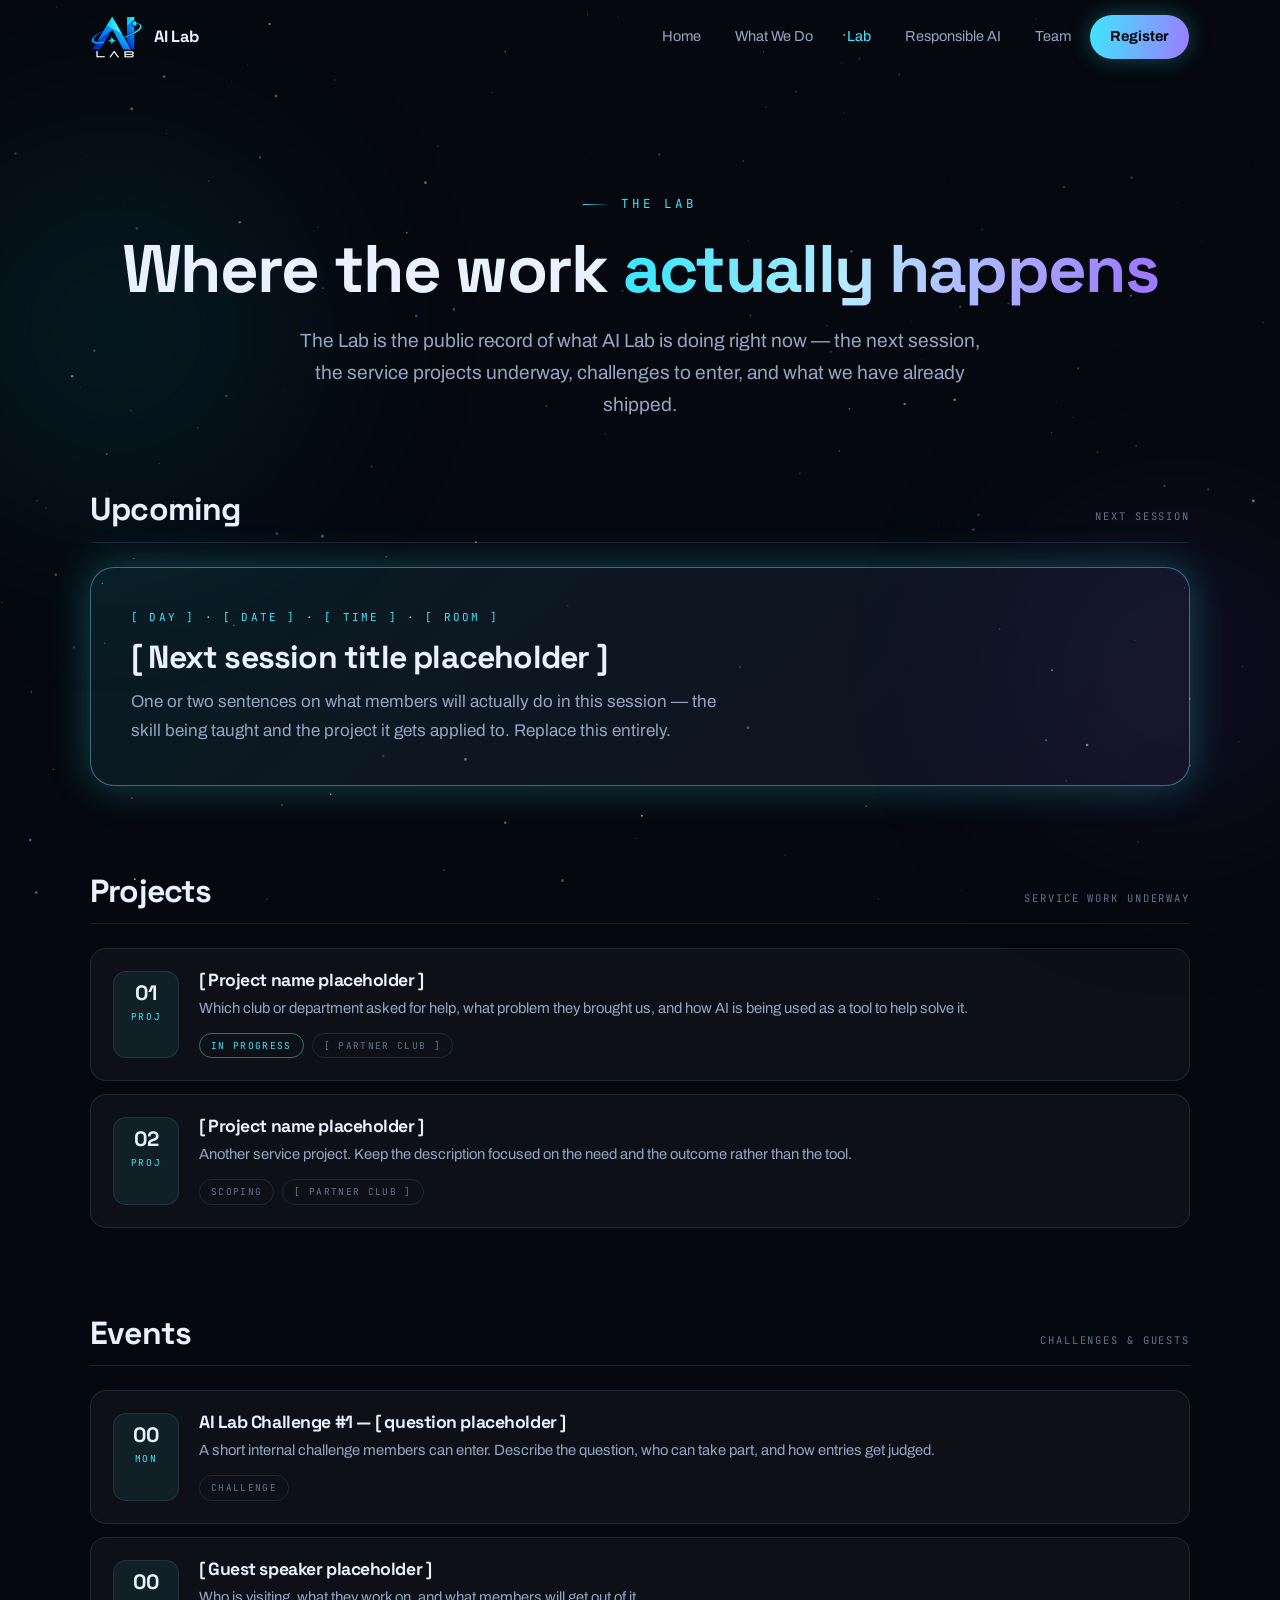
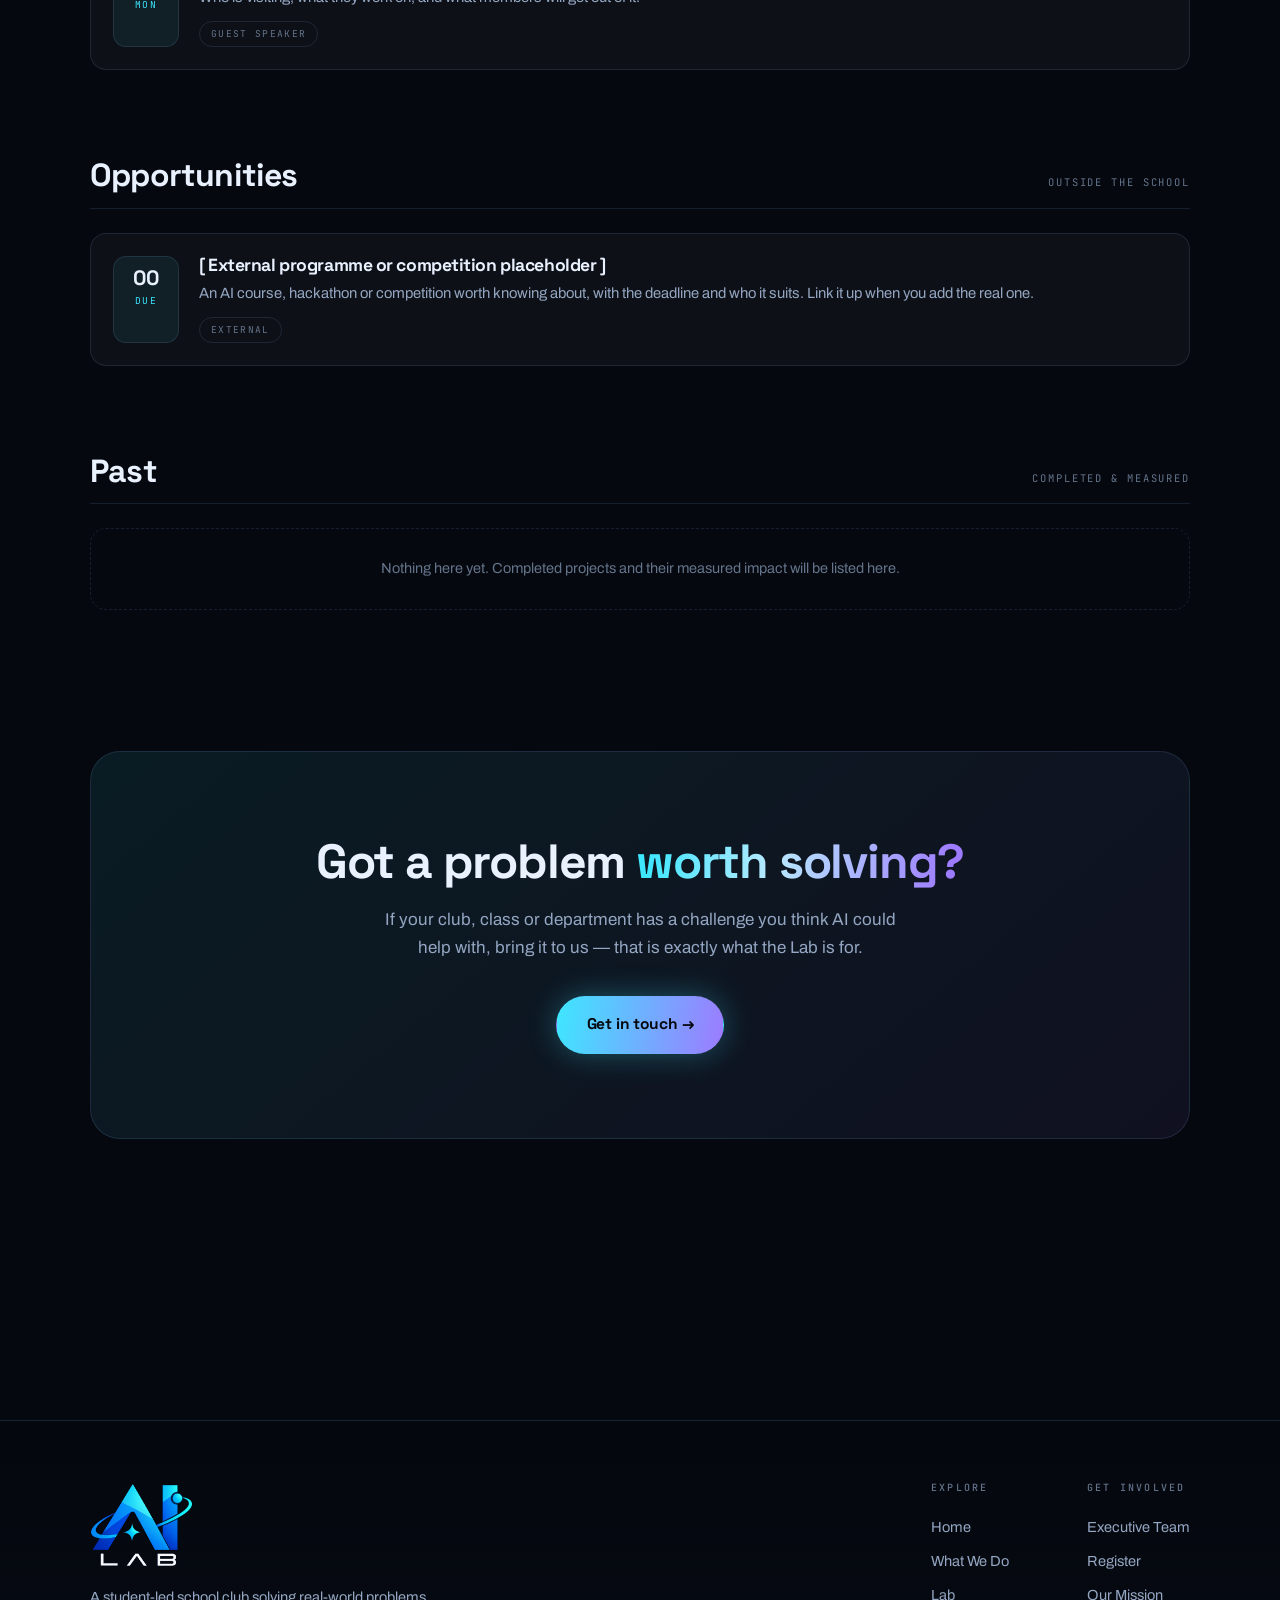
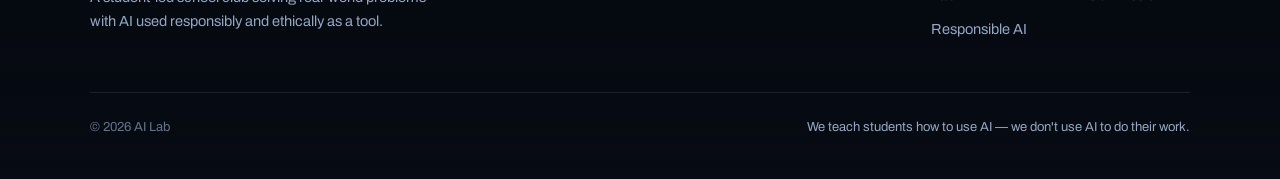
==== commit a6ccf95c: "Rebrand to AI Lab, add logo, and loop the hero typewriter - Rename AI Club to AI Lab across all page" ====
--- a/lab.html
+++ b/lab.html
@@ -3,13 +3,14 @@
 <head>
 <meta charset="UTF-8">
 <meta name="viewport" content="width=device-width, initial-scale=1">
-<title>Lab — AI Club</title>
-<meta name="description" content="What AI Club is working on right now — upcoming sessions, service projects, events, opportunities and completed work.">
+<title>Lab — AI Lab</title>
+<meta name="description" content="What AI Lab is working on right now — upcoming sessions, service projects, events, opportunities and completed work.">
 
 <link rel="preconnect" href="https://fonts.googleapis.com">
 <link rel="preconnect" href="https://fonts.gstatic.com" crossorigin>
 <link href="https://fonts.googleapis.com/css2?family=Space+Grotesk:wght@500;600;700&family=Archivo:wght@400;500;600&family=JetBrains+Mono:wght@400;500&display=swap" rel="stylesheet">
 <link rel="stylesheet" href="assets/css/site.css">
+<link rel="icon" type="image/png" href="assets/img/ai-lab-logo.png">
 </head>
 <body>
 
@@ -23,13 +24,9 @@
 <header class="nav">
   <div class="nav-inner">
     <a class="brand" href="index.html">
-      <!-- CLUB LOGO PLACEHOLDER - replace this <div> with <img src="assets/img/club-logo.png" alt="AI Club logo"> -->
-      <div class="logo-slot" title="Club logo placeholder">CLUB<br>LOGO</div>
-      <!-- SCHOOL LOGO PLACEHOLDER - replace this <div> with <img src="assets/img/school-logo.png" alt="Stamford American International School logo"> -->
-      <div class="logo-slot school" title="School logo placeholder">SCH<br>LOGO</div>
+      <img class="brand-logo" src="assets/img/ai-lab-logo.png" alt="AI Lab logo">
       <span class="brand-text">
-        <span class="brand-name">AI Club</span>
-        <span class="brand-sub">Stamford American</span>
+        <span class="brand-name">AI Lab</span>
       </span>
     </a>
 
@@ -53,7 +50,7 @@
       <p class="eyebrow reveal">The Lab</p>
       <h1 class="reveal" data-delay="60">Where the work <span class="grad-text">actually happens</span></h1>
       <p class="lead reveal" data-delay="120">
-        The Lab is the public record of what AI Club is doing right now — the next session,
+        The Lab is the public record of what AI Lab is doing right now — the next session,
         the service projects underway, challenges to enter, and what we have already shipped.
       </p>
     </div>
@@ -145,7 +142,7 @@
         <article class="entry">
           <div class="date-chip"><div class="d">00</div><div class="m">Mon</div></div>
           <div class="entry-body">
-            <h3>AI Club Challenge #1 — [ question placeholder ]</h3>
+            <h3>AI Lab Challenge #1 — [ question placeholder ]</h3>
             <p>
               A short internal challenge members can enter. Describe the question, who can take
               part, and how entries get judged.
@@ -220,12 +217,9 @@
     <div class="footer-top">
       <div class="footer-brand">
         <div class="footer-logos">
-          <!-- CLUB LOGO PLACEHOLDER - replace this <div> with <img src="assets/img/club-logo.png" alt="AI Club logo"> -->
-          <div class="logo-slot" title="Club logo placeholder">CLUB<br>LOGO</div>
-          <!-- SCHOOL LOGO PLACEHOLDER - replace this <div> with <img src="assets/img/school-logo.png" alt="Stamford American International School logo"> -->
-          <div class="logo-slot school" title="School logo placeholder">SCH<br>LOGO</div>
-        </div>
-        <p>A student-led club at Stamford American International School, solving real-world problems with AI used responsibly and ethically as a tool.</p>
+          <img class="footer-logo" src="assets/img/ai-lab-logo.png" alt="AI Lab logo">
+        </div>
+        <p>A student-led school club solving real-world problems with AI used responsibly and ethically as a tool.</p>
       </div>
 
       <div class="footer-cols">
@@ -246,7 +240,7 @@
     </div>
 
     <div class="footer-bottom">
-      <span>© 2026 AI Club · Stamford American International School</span>
+      <span>© 2026 AI Lab</span>
       <span class="principle">We teach students how to use AI — we don't use AI to do their work.</span>
     </div>
   </div>
--- a/assets/css/site.css
+++ b/assets/css/site.css
@@ -1,5 +1,5 @@
 /* ============================================================
-   AI Club — shared design system
+   AI Lab — shared design system
    One stylesheet powers every page: index.html, register.html, team.html
    ============================================================ */
 
@@ -207,26 +207,9 @@
 
 .brand { display: flex; align-items: center; gap: 12px; flex-shrink: 0; }
 
-/* Logo placeholder chips — swap the <img> inside for real files */
-.logo-slot {
-  height: 38px;
-  width: 38px;
-  border-radius: 10px;
-  display: grid;
-  place-items: center;
-  flex-shrink: 0;
-  background: linear-gradient(140deg, rgba(62,231,255,0.16), rgba(157,123,255,0.16));
-  border: 1px dashed var(--border-hi);
-  font-family: var(--font-mono);
-  font-size: 8px;
-  letter-spacing: 0.06em;
-  color: var(--cyan);
-  text-align: center;
-  line-height: 1.15;
-  overflow: hidden;
-}
-.logo-slot img { width: 100%; height: 100%; object-fit: contain; }
-.logo-slot.school { border-style: dashed; color: var(--violet); }
+/* Club logo */
+.brand-logo { height: 42px; width: auto; display: block; flex-shrink: 0; }
+.footer-logo { height: 84px; width: auto; display: block; }
 
 .brand-text { display: flex; flex-direction: column; line-height: 1.1; }
 .brand-name {
@@ -433,9 +416,7 @@
   /* A soft dark halo keeps the text readable over the bright nodes */
   text-shadow: 0 2px 30px rgba(5, 8, 14, 0.98), 0 0 70px rgba(5, 8, 14, 0.95);
 }
-.typed-line:nth-child(1) { color: #ffffff; }
-.typed-line:nth-child(2) { color: #cfeaff; }
-.typed-line:nth-child(3) { color: #ffffff; }
+.typed-line { color: #ffffff; }
 
 /* Blinking caret shared by every typewriter on the site */
 .caret {
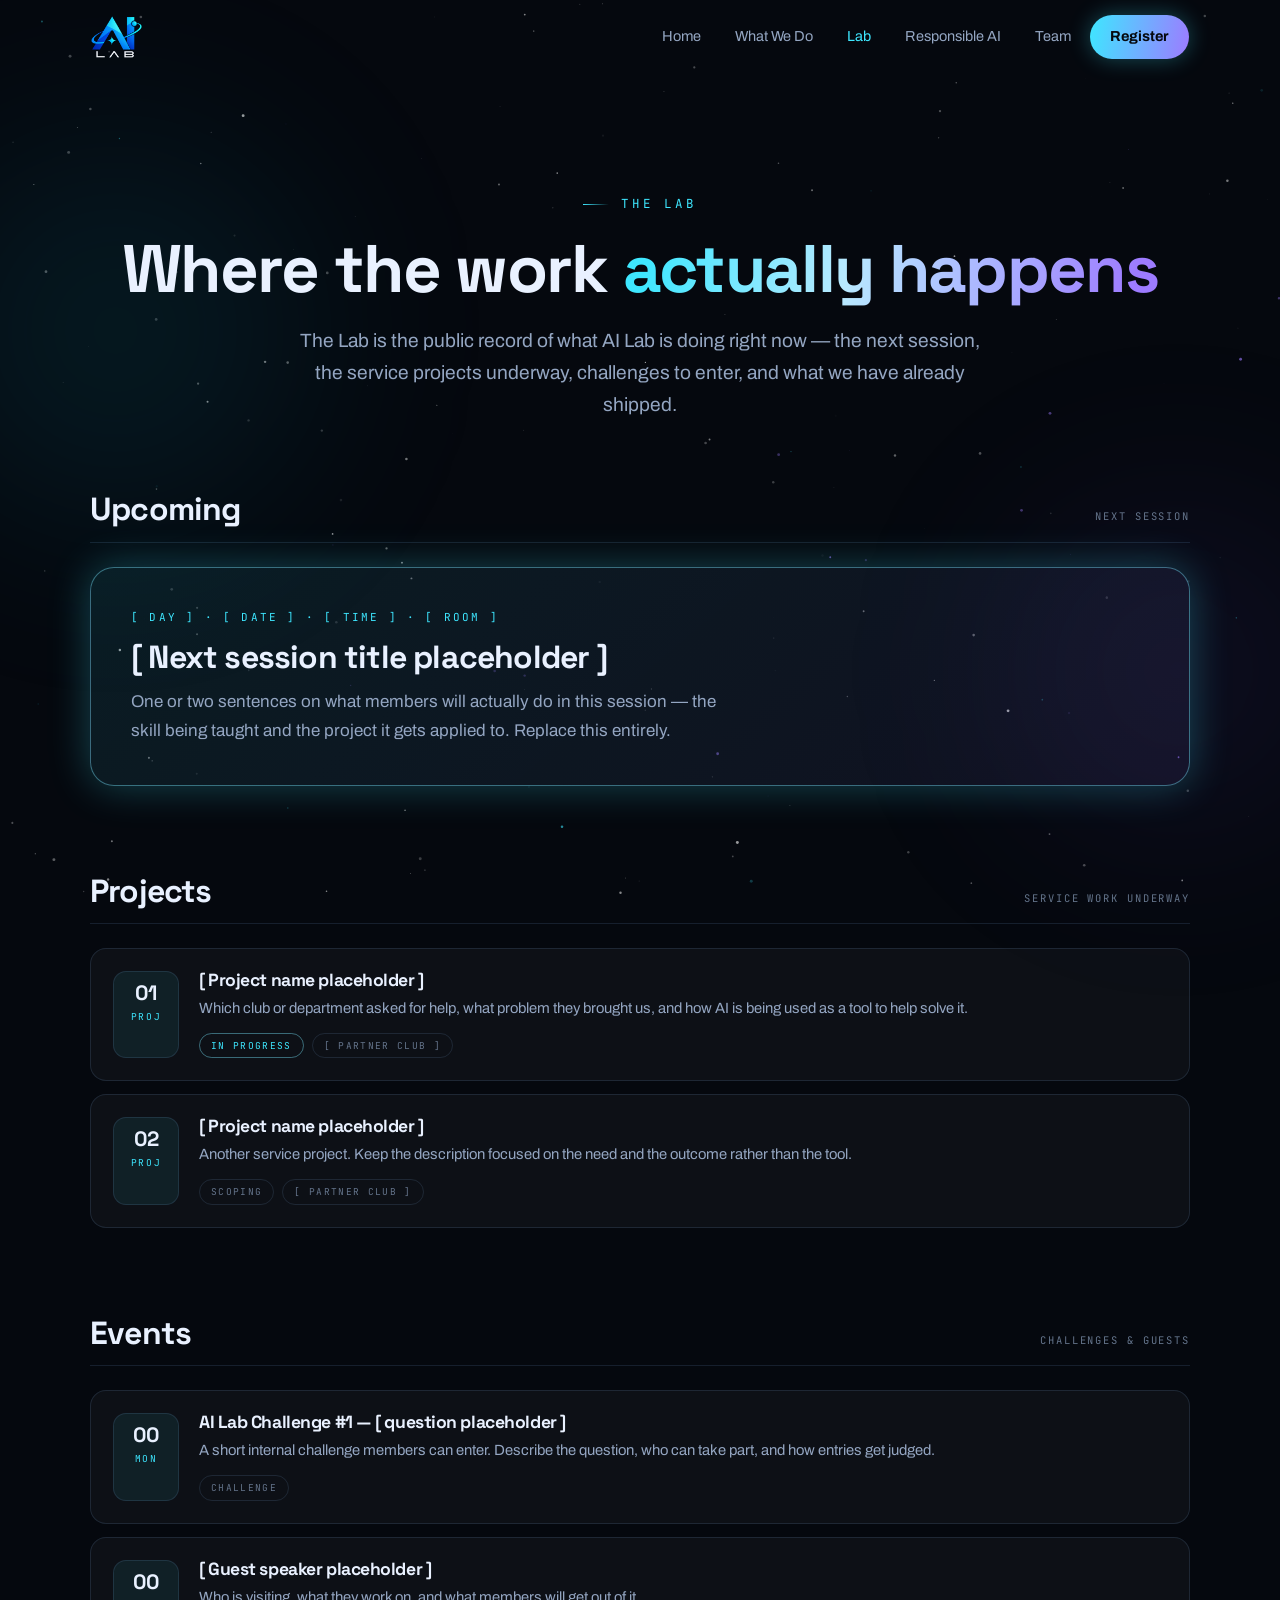
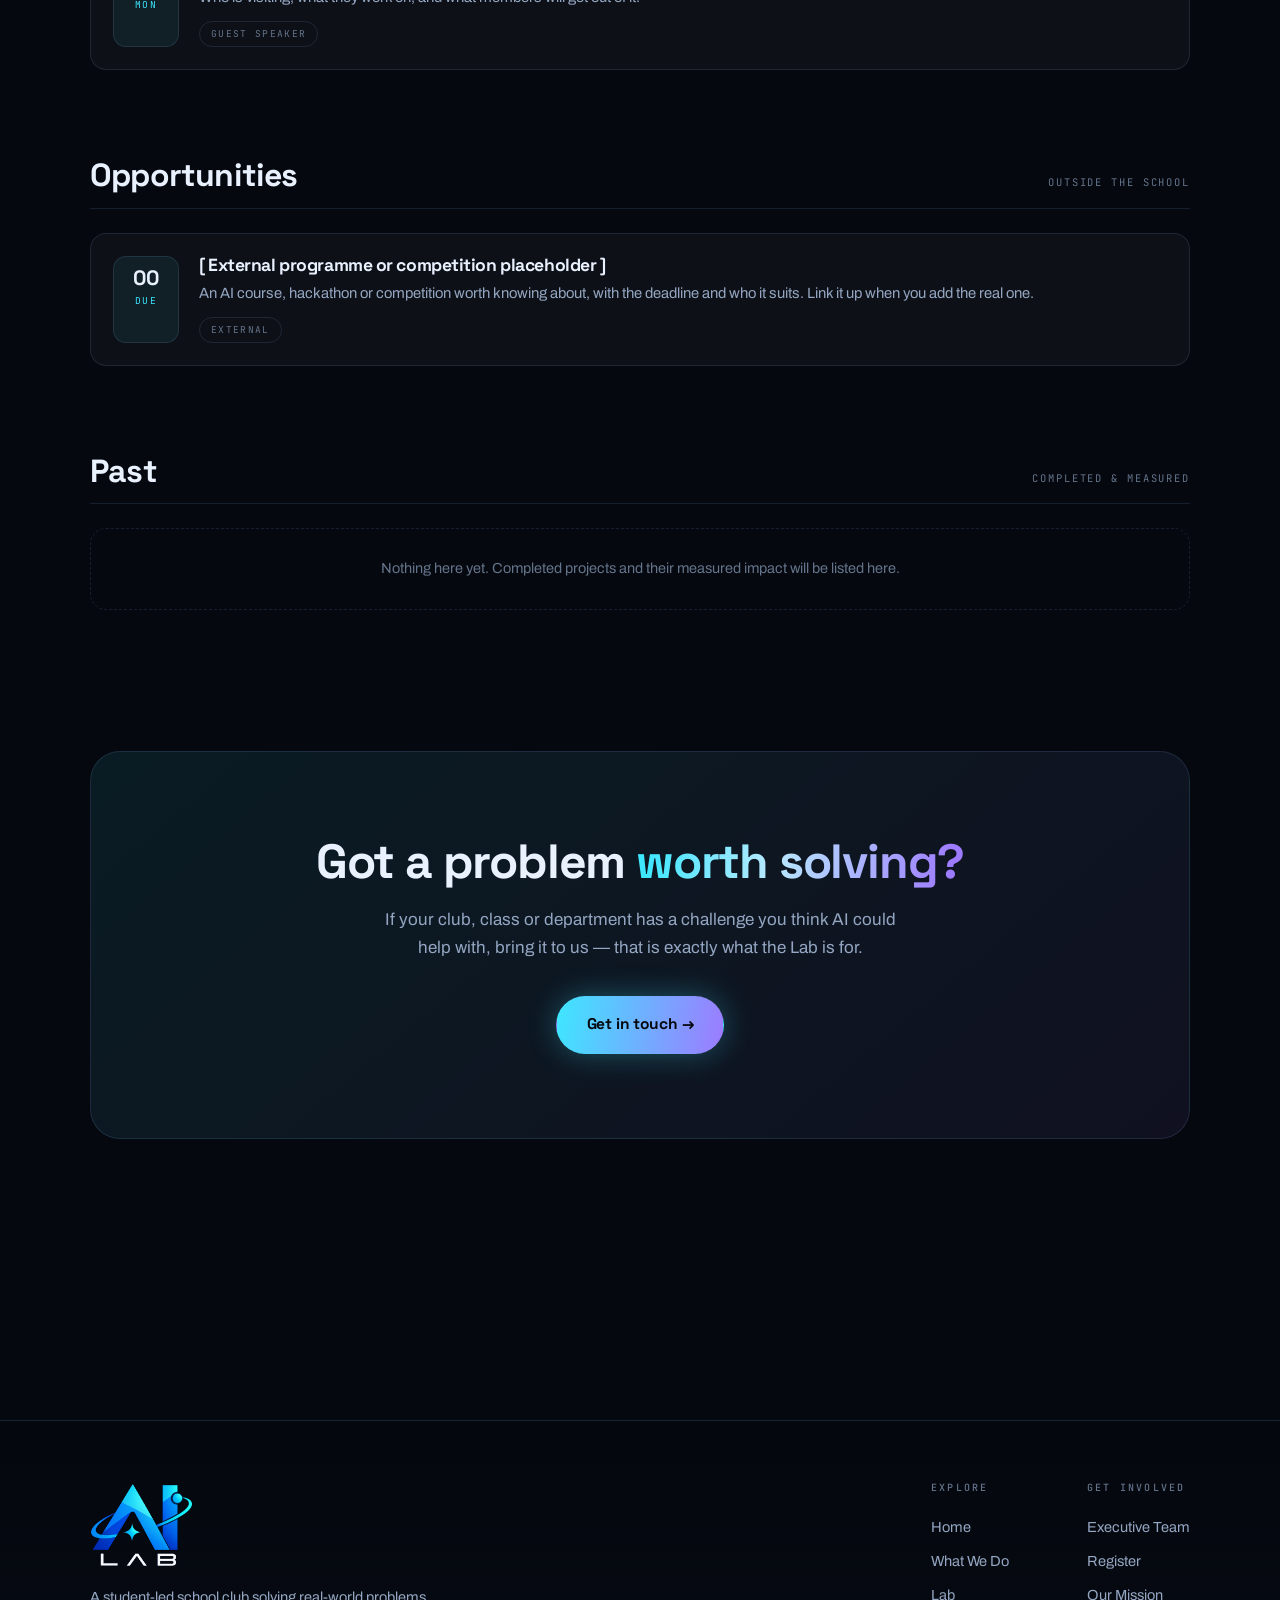
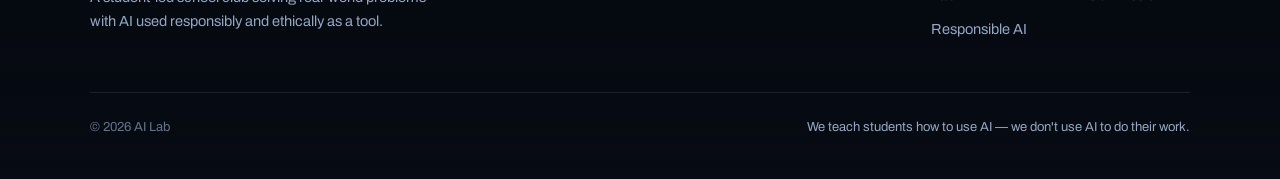
==== commit b7923138: "Type out the mission in the hero and refresh What We Do - Hero typewriter now types "OUR MISSION", t" ====
--- a/lab.html
+++ b/lab.html
@@ -25,9 +25,6 @@
   <div class="nav-inner">
     <a class="brand" href="index.html">
       <img class="brand-logo" src="assets/img/ai-lab-logo.png" alt="AI Lab logo">
-      <span class="brand-text">
-        <span class="brand-name">AI Lab</span>
-      </span>
     </a>
 
     <button class="nav-toggle" aria-label="Toggle menu" aria-expanded="false"><span></span></button>
--- a/assets/css/site.css
+++ b/assets/css/site.css
@@ -210,23 +210,6 @@
 /* Club logo */
 .brand-logo { height: 42px; width: auto; display: block; flex-shrink: 0; }
 .footer-logo { height: 84px; width: auto; display: block; }
-
-.brand-text { display: flex; flex-direction: column; line-height: 1.1; }
-.brand-name {
-  font-family: var(--font-display);
-  font-weight: 700;
-  font-size: 1.02rem;
-  letter-spacing: -0.02em;
-  white-space: nowrap;
-}
-.brand-sub {
-  font-family: var(--font-mono);
-  font-size: 9.5px;
-  letter-spacing: 0.15em;
-  text-transform: uppercase;
-  color: var(--text-dim);
-  white-space: nowrap;
-}
 
 .nav-links { display: flex; align-items: center; gap: 4px; }
 .nav-links a {
@@ -318,6 +301,17 @@
   position: relative;
   height: 520vh;          /* scroll distance that drives the frame sequence */
   z-index: 2;
+}
+/* Invisible target for #mission links: 78% of the hero's scroll distance,
+   just after the typewriter starts. The +90px cancels the offset that anchor
+   scrolling subtracts for the navbar. */
+.hero-anchor {
+  position: absolute;
+  left: 0;
+  width: 1px;
+  height: 1px;
+  top: calc(0.78 * (100% - 100vh) + 90px);
+  pointer-events: none;
 }
 .hero-stage {
   position: sticky;
@@ -408,15 +402,40 @@
 .hero-typed.on { opacity: 1; }
 
 .typed-line {
+  display: grid;             /* the invisible full copy and the typed text share one cell */
+  width: 100%;
+  margin: 0;
+  /* A soft dark halo keeps the text readable over the bright nodes */
+  text-shadow: 0 2px 30px rgba(5, 8, 14, 0.98), 0 0 70px rgba(5, 8, 14, 0.95);
+}
+.typed-line > span { grid-area: 1 / 1; }
+.typed-ghost { visibility: hidden; }
+
+.mission-title {
+  font-family: var(--font-display);
+  font-weight: 700;
+  font-size: clamp(2.4rem, 7vw, 5.4rem);
+  letter-spacing: 0.06em;
+  line-height: 1;
+  color: var(--cyan);
+  text-shadow: 0 0 44px rgba(62, 231, 255, 0.35), 0 2px 30px rgba(5, 8, 14, 0.98);
+}
+.mission-tagline {
   font-family: var(--font-display);
   font-weight: 700;
   font-size: clamp(1.15rem, 3.1vw, 2.35rem);
   letter-spacing: -0.02em;
-  min-height: 1.25em;
-  /* A soft dark halo keeps the text readable over the bright nodes */
-  text-shadow: 0 2px 30px rgba(5, 8, 14, 0.98), 0 0 70px rgba(5, 8, 14, 0.95);
-}
-.typed-line { color: #ffffff; }
+  line-height: 1.25;
+  color: #ffffff;
+}
+.mission-body {
+  max-width: 46rem;
+  margin-top: 4px;
+  font-family: var(--font-body);
+  font-size: clamp(1rem, 1.55vw, 1.25rem);
+  line-height: 1.65;
+  color: #d3e0f2;
+}
 
 /* Blinking caret shared by every typewriter on the site */
 .caret {
@@ -933,7 +952,6 @@
   .nav-links a { padding: 14px 16px; font-size: 16px; border-radius: 12px; }
   .nav-cta { text-align: center; justify-content: center; margin-top: 10px; }
   .nav.scrolled .nav-inner { max-width: none; margin: 0 12px; }
-  .brand-sub { display: none; }
 }
 
 @media (max-width: 760px) {
@@ -952,7 +970,9 @@
   .card-grid, .nope-list, .team-grid { grid-template-columns: 1fr; }
   .hero-slogan h1 { font-size: clamp(1.75rem, 7.6vw, 2.3rem); }
   .hero-slogan .sub { letter-spacing: 0.3em; }
-  .typed-line { font-size: clamp(1.02rem, 5.2vw, 1.4rem); }
+  .mission-title { font-size: clamp(2rem, 11vw, 2.6rem); }
+  .mission-tagline { font-size: clamp(1.02rem, 5.2vw, 1.4rem); }
+  .mission-body { font-size: 0.95rem; line-height: 1.55; }
   .scroll-hint { bottom: 20px; }
   .footer-cols { gap: 30px; width: 100%; justify-content: space-between; }
 }
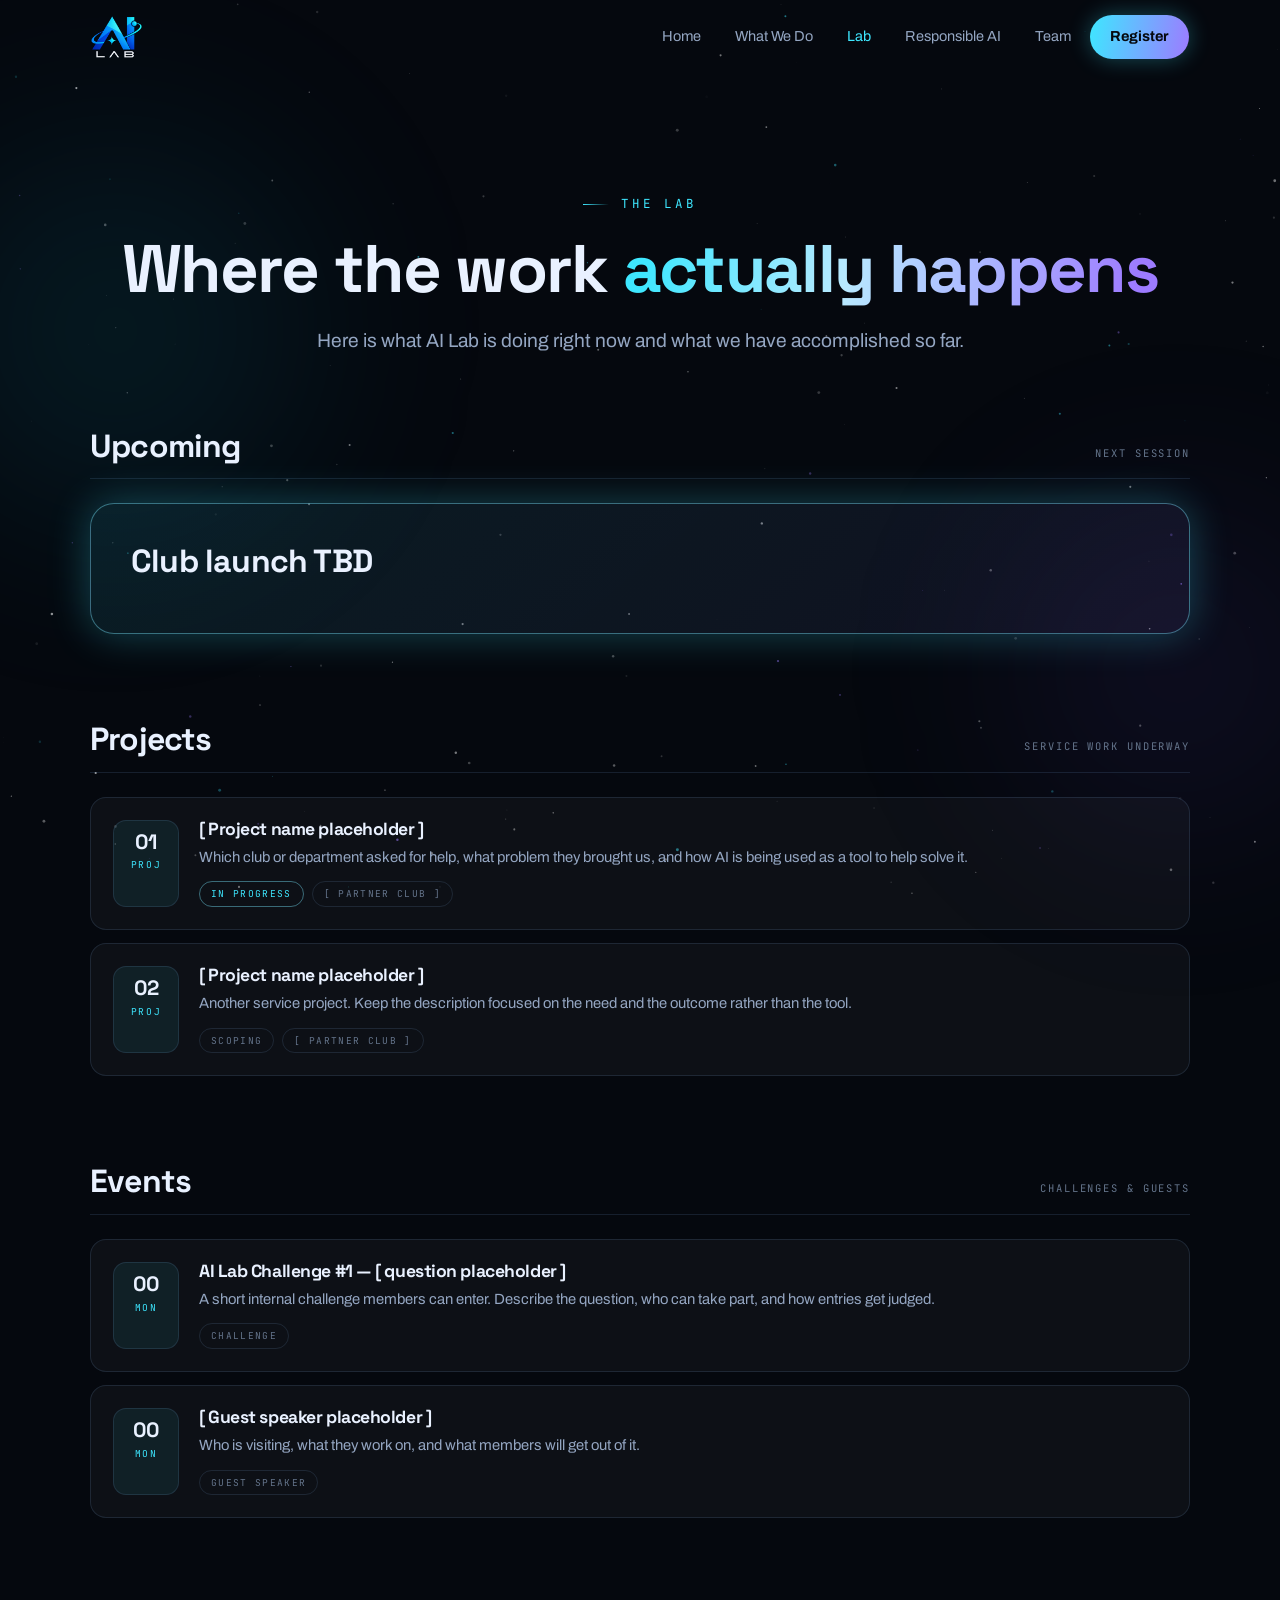
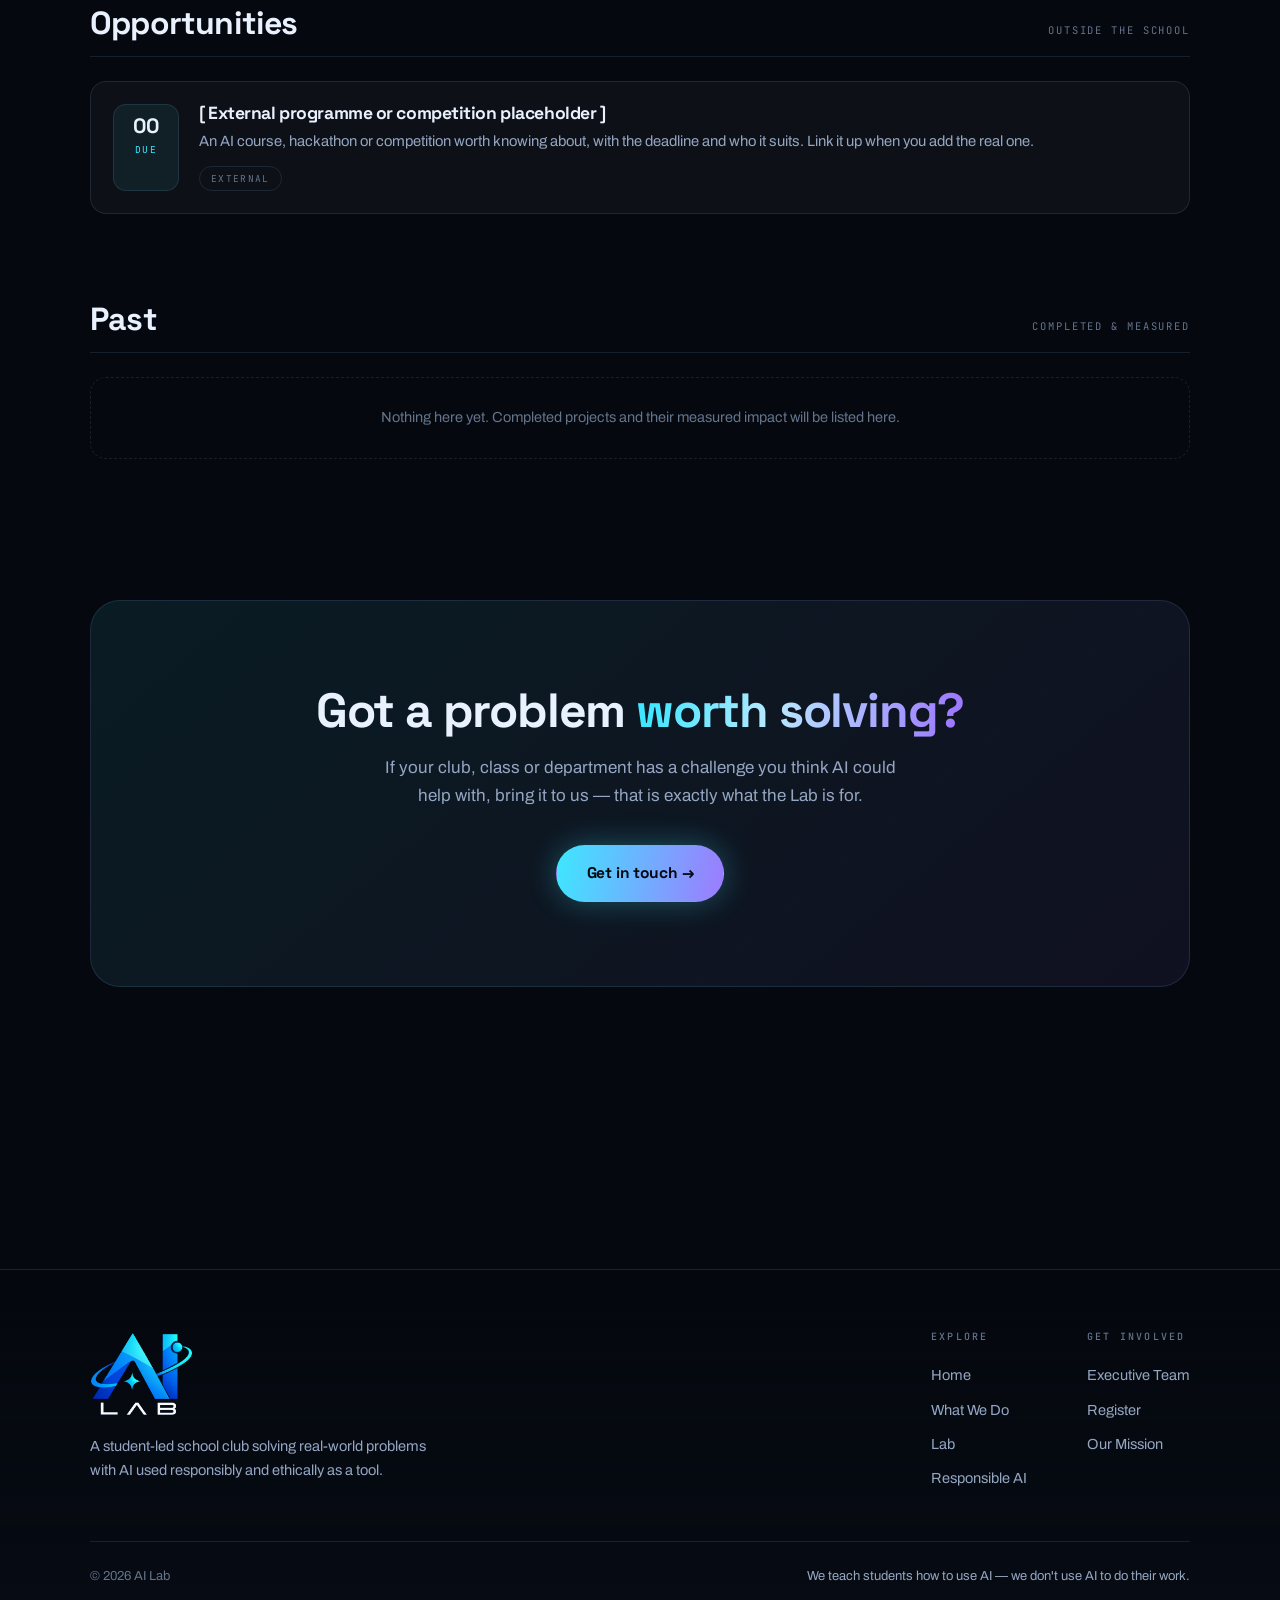
==== commit eaae3086: "Add co-founders, Ask AI Lab block, and launch update - Team: Aiden Neary (Co-founder / President) an" ====
--- a/lab.html
+++ b/lab.html
@@ -47,8 +47,7 @@
       <p class="eyebrow reveal">The Lab</p>
       <h1 class="reveal" data-delay="60">Where the work <span class="grad-text">actually happens</span></h1>
       <p class="lead reveal" data-delay="120">
-        The Lab is the public record of what AI Lab is doing right now — the next session,
-        the service projects underway, challenges to enter, and what we have already shipped.
+        Here is what AI Lab is doing right now and what we have accomplished so far.
       </p>
     </div>
   </section>
@@ -78,14 +77,8 @@
           <span class="hint">Next session</span>
         </div>
 
-        <!-- FEATURED PLACEHOLDER - replace with the next real meeting or workshop -->
         <div class="featured">
-          <div class="when">[ Day ] · [ Date ] · [ Time ] · [ Room ]</div>
-          <h3>[ Next session title placeholder ]</h3>
-          <p>
-            One or two sentences on what members will actually do in this session — the skill
-            being taught and the project it gets applied to. Replace this entirely.
-          </p>
+          <h3>Club launch TBD</h3>
         </div>
       </div>
 
--- a/assets/css/site.css
+++ b/assets/css/site.css
@@ -843,6 +843,14 @@
   padding: 8px;
 }
 .avatar-slot img { width: 100%; height: 100%; object-fit: cover; border-radius: 50%; }
+.avatar-slot.photo { padding: 0; border: 2px solid var(--border-hi); }
+
+/* Co-founders sit in their own centred row with larger photos */
+.team-grid.leaders {
+  max-width: 782px;          /* two 380px cards plus the gap */
+  margin: 20px auto 22px;
+}
+.member.lead .avatar-slot { width: 150px; height: 150px; }
 .member h3 { font-size: 1.2rem; margin-bottom: 8px; }
 .member .role {
   font-family: var(--font-mono);
@@ -967,7 +975,7 @@
 
 @media (max-width: 480px) {
   .hero-scroll { height: 350vh; }
-  .card-grid, .nope-list, .team-grid { grid-template-columns: 1fr; }
+  .card-grid, .nope-list, .team-grid, .team-grid.leaders { grid-template-columns: 1fr; }
   .hero-slogan h1 { font-size: clamp(1.75rem, 7.6vw, 2.3rem); }
   .hero-slogan .sub { letter-spacing: 0.3em; }
   .mission-title { font-size: clamp(2rem, 11vw, 2.6rem); }
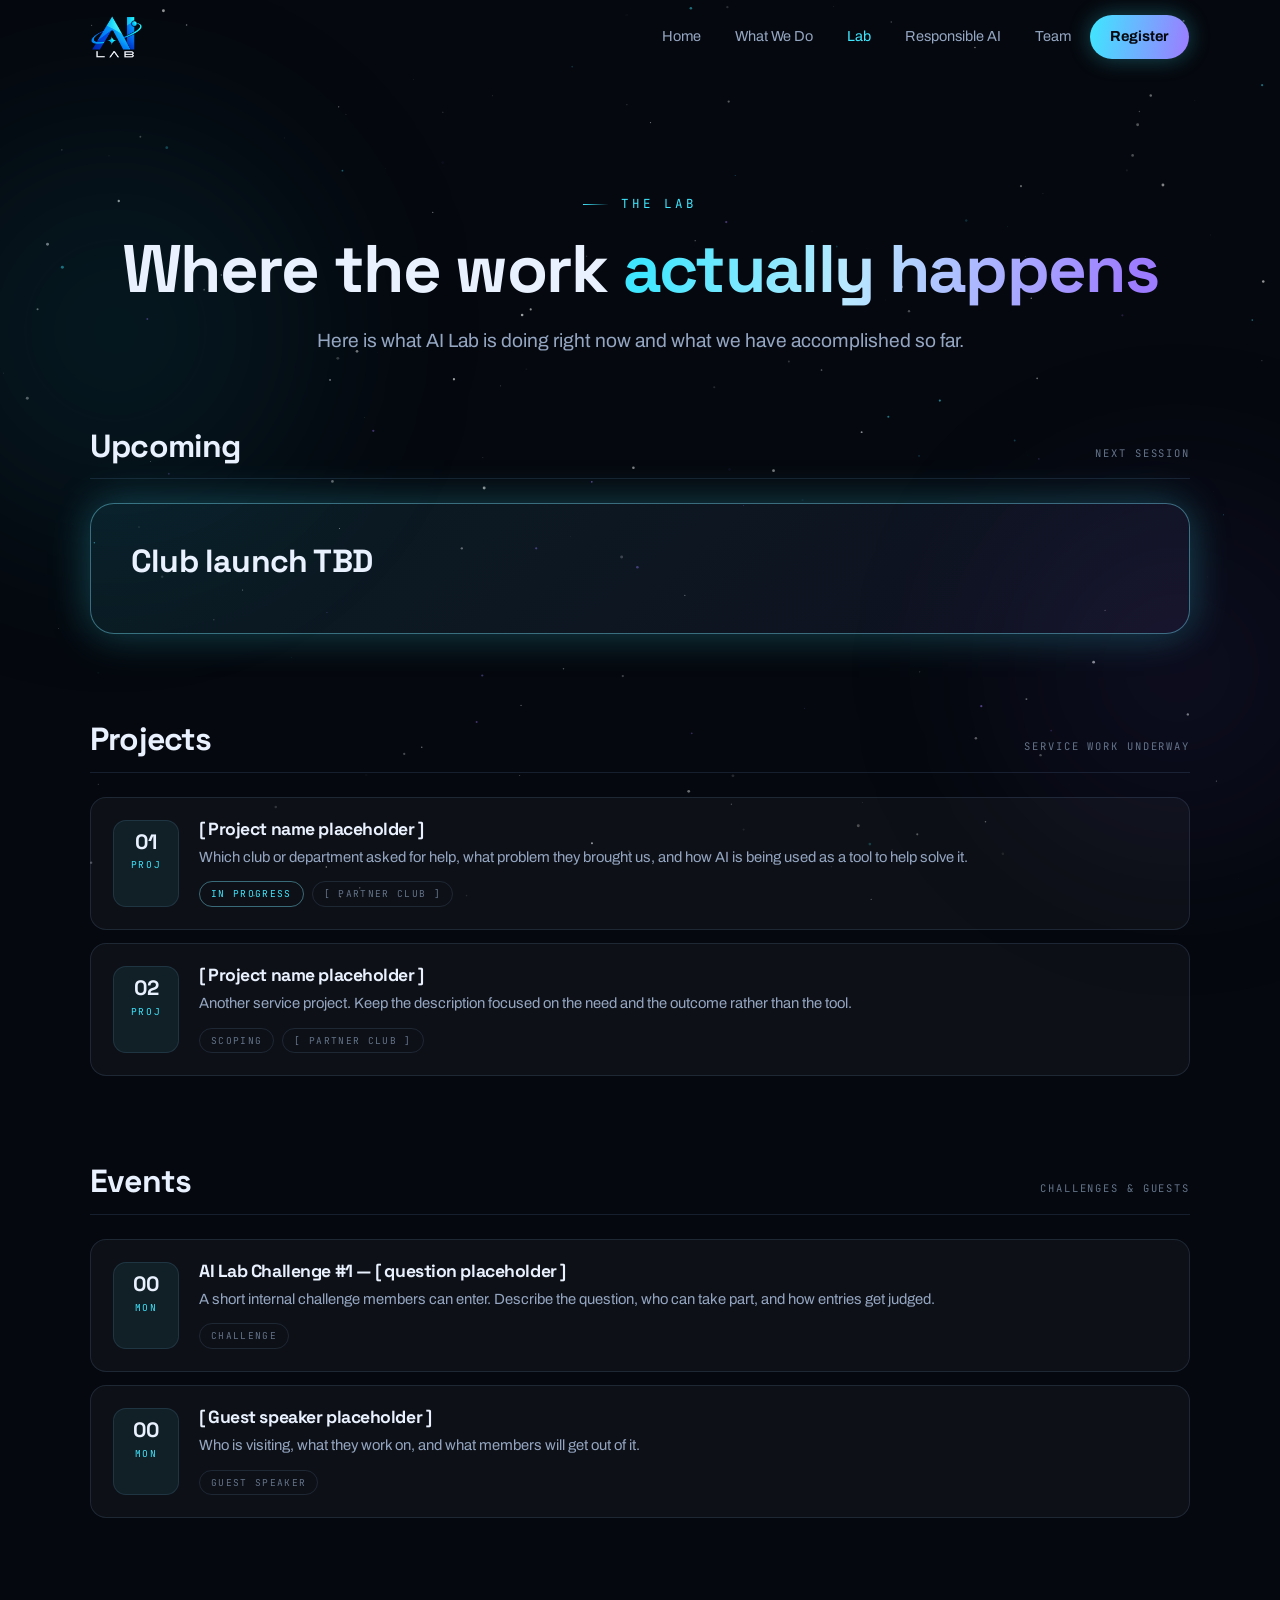
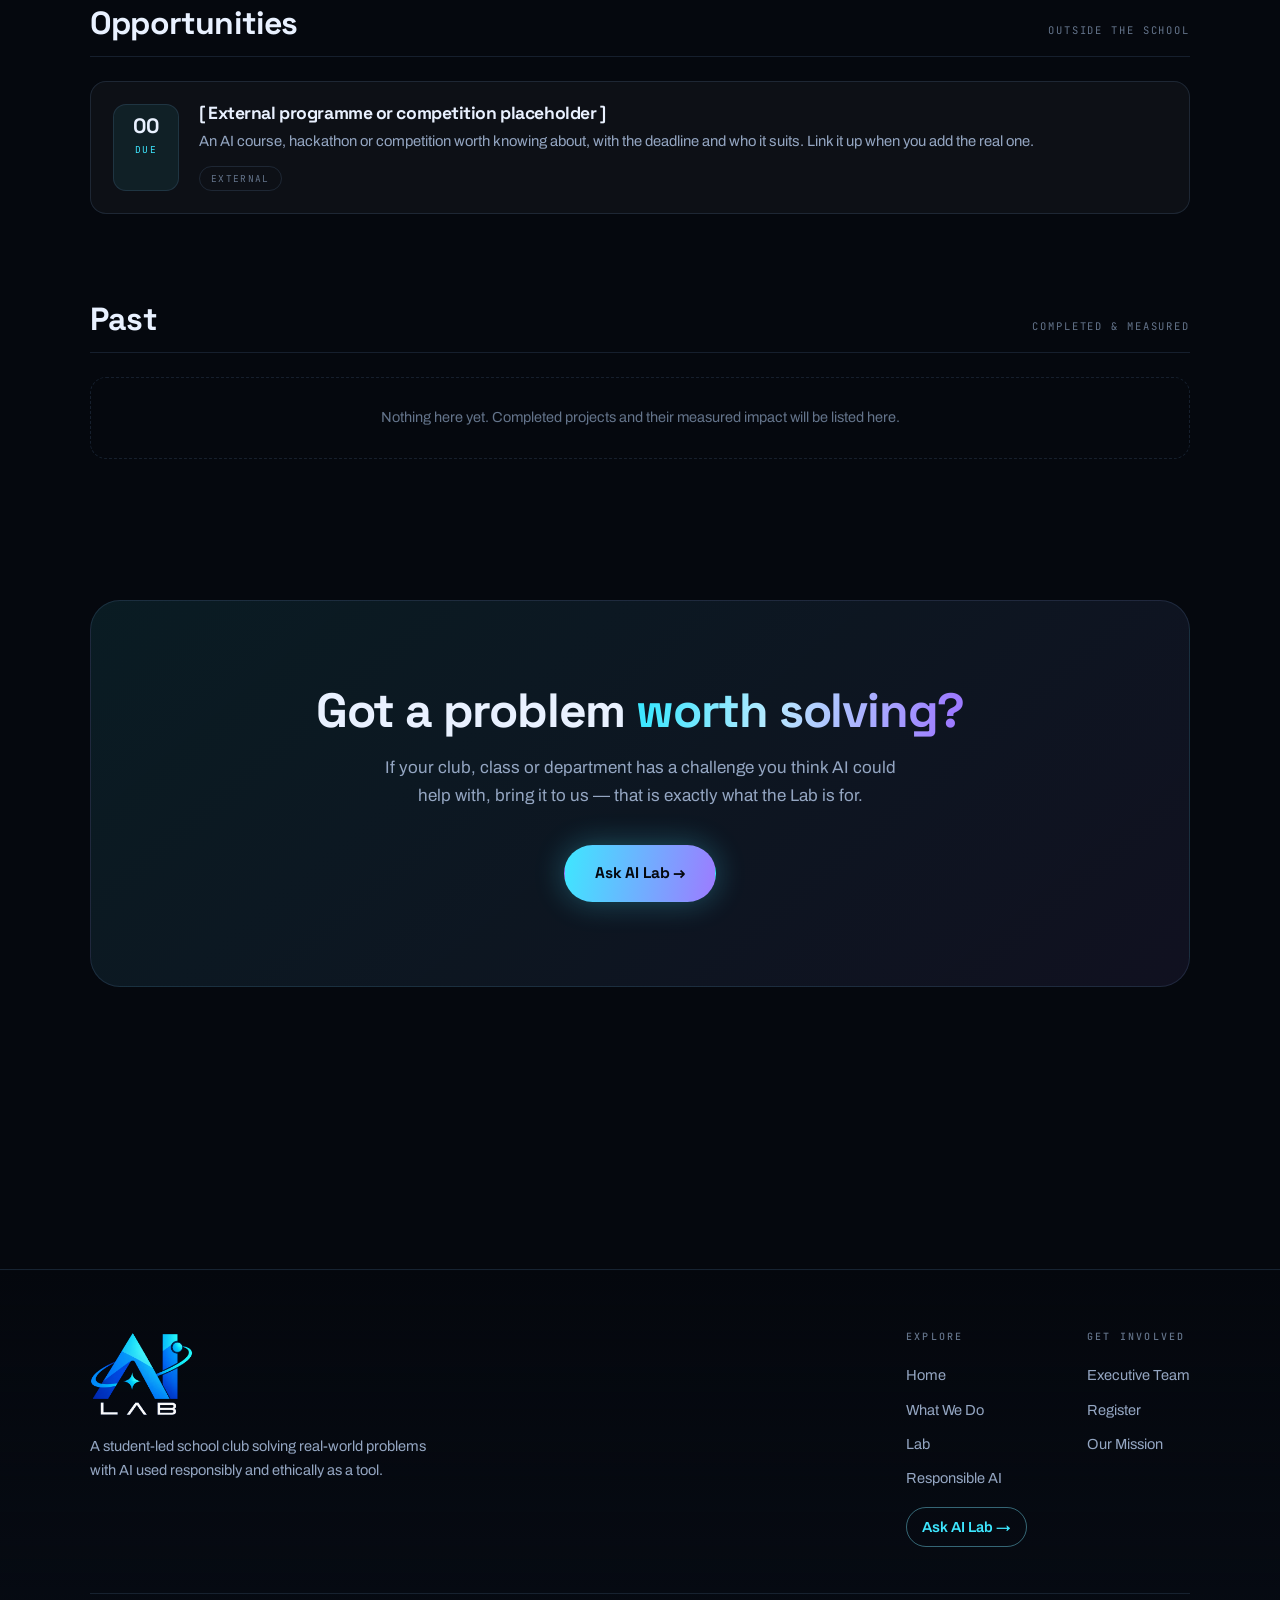
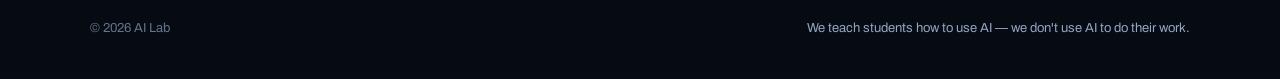
==== commit 63d88b24: "Link Register and Ask AI Lab to Google Forms - Every Register link (navbar, footer, CTAs) opens the " ====
--- a/lab.html
+++ b/lab.html
@@ -35,7 +35,7 @@
       <a href="lab.html">Lab</a>
       <a href="index.html#responsible">Responsible AI</a>
       <a href="team.html">Team</a>
-      <a href="register.html" class="nav-cta">Register</a>
+      <a href="https://docs.google.com/forms/d/e/1FAIpQLSfarKDKsU8TF9NvpvPKITUfvw83k_aw-3YRcF2ZeyTbocZpRg/viewform?usp=publish-editor" target="_blank" rel="noopener" class="nav-cta">Register</a>
     </nav>
   </div>
 </header>
@@ -194,7 +194,7 @@
       <div class="cta-band reveal">
         <h2>Got a problem <span class="grad-text">worth solving?</span></h2>
         <p>If your club, class or department has a challenge you think AI could help with, bring it to us — that is exactly what the Lab is for.</p>
-        <a class="btn btn-primary" href="register.html">Get in touch →</a>
+        <a class="btn btn-primary" href="https://forms.gle/DnHSpH2Vd8dJjPWi8" target="_blank" rel="noopener">Ask AI Lab →</a>
       </div>
     </div>
   </section>
@@ -219,11 +219,12 @@
           <a href="index.html#what-we-do">What We Do</a>
           <a href="lab.html">Lab</a>
           <a href="index.html#responsible">Responsible AI</a>
+          <a class="footer-ask" href="https://forms.gle/DnHSpH2Vd8dJjPWi8" target="_blank" rel="noopener">Ask AI Lab →</a>
         </div>
         <div class="footer-col">
           <h4>Get Involved</h4>
           <a href="team.html">Executive Team</a>
-          <a href="register.html">Register</a>
+          <a href="https://docs.google.com/forms/d/e/1FAIpQLSfarKDKsU8TF9NvpvPKITUfvw83k_aw-3YRcF2ZeyTbocZpRg/viewform?usp=publish-editor" target="_blank" rel="noopener">Register</a>
           <a href="index.html#mission">Our Mission</a>
         </div>
       </div>
--- a/assets/css/site.css
+++ b/assets/css/site.css
@@ -595,6 +595,39 @@
   line-height: 1.62;
 }
 
+/* Linked card (AI Help Desk): a sweeping gradient border and a pill call
+   to action make it obvious the whole card opens the Ask AI Lab form */
+a.card { display: block; color: inherit; text-decoration: none; }
+.card-link { border-color: rgba(62, 231, 255, 0.3); }
+.card-link::before {
+  opacity: 1;
+  background: linear-gradient(115deg, var(--cyan), transparent 28%, transparent 62%, var(--violet), transparent 84%, var(--cyan));
+  background-size: 250% 250%;
+  animation: card-sweep 4.5s linear infinite;
+}
+@keyframes card-sweep { from { background-position: 0% 50%; } to { background-position: 250% 50%; } }
+.card-cta {
+  display: inline-flex;
+  align-items: center;
+  gap: 8px;
+  margin-top: 22px;
+  padding: 9px 17px;
+  border-radius: 99px;
+  font-family: var(--font-display);
+  font-weight: 600;
+  font-size: 14px;
+  color: #041018;
+  background: linear-gradient(100deg, var(--cyan), var(--violet));
+  animation: cta-pulse 2.6s ease-in-out infinite;
+}
+@keyframes cta-pulse {
+  0%, 100% { box-shadow: 0 0 16px rgba(62, 231, 255, 0.25); }
+  50%      { box-shadow: 0 0 34px rgba(62, 231, 255, 0.55); }
+}
+.card-cta .arrow { display: inline-block; transition: transform 0.3s ease; }
+.card-link:hover .card-cta .arrow { transform: translateX(6px); }
+.card-link:focus-visible { outline: 2px solid var(--cyan); outline-offset: 4px; }
+
 /* ---------- Mission stats ---------- */
 .stat-row {
   display: grid;
@@ -921,6 +954,17 @@
   transition: color 0.22s;
 }
 .footer-col a:hover { color: var(--cyan); }
+.footer-col a.footer-ask {
+  display: inline-block;
+  margin-top: 12px;
+  padding: 7px 15px;
+  border-radius: 99px;
+  border: 1px solid var(--border-hi);
+  color: var(--cyan);
+  font-weight: 600;
+  transition: background 0.22s, box-shadow 0.22s;
+}
+.footer-col a.footer-ask:hover { background: rgba(62, 231, 255, 0.08); box-shadow: 0 0 22px rgba(62, 231, 255, 0.3); }
 .footer-bottom {
   margin-top: 46px;
   padding-top: 24px;
@@ -989,6 +1033,7 @@
 @media (prefers-reduced-motion: reduce) {
   .reveal { opacity: 1; transform: none; transition: none; }
   .caret { animation: none; }
+  .card-link::before, .card-cta { animation: none; }
   .scroll-hint .mouse::after { animation: none; }
   * { scroll-behavior: auto !important; }
 }
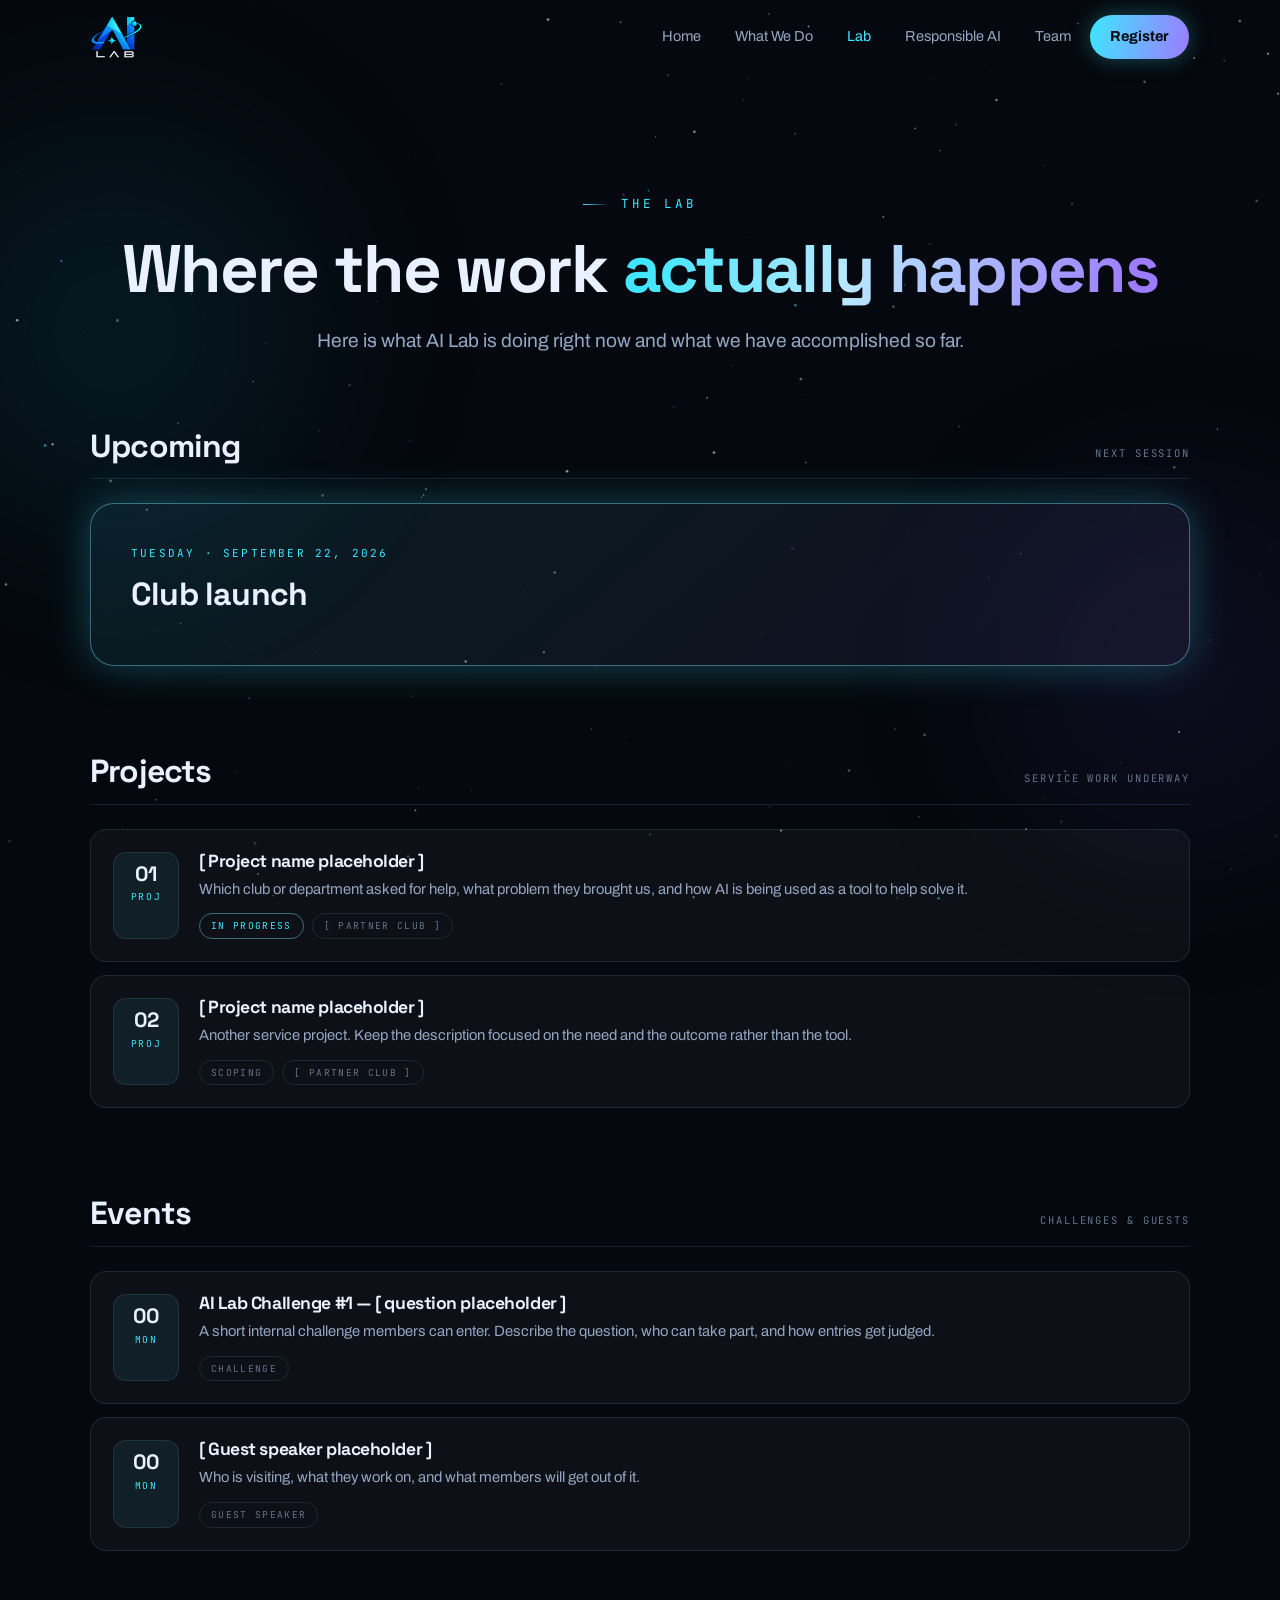
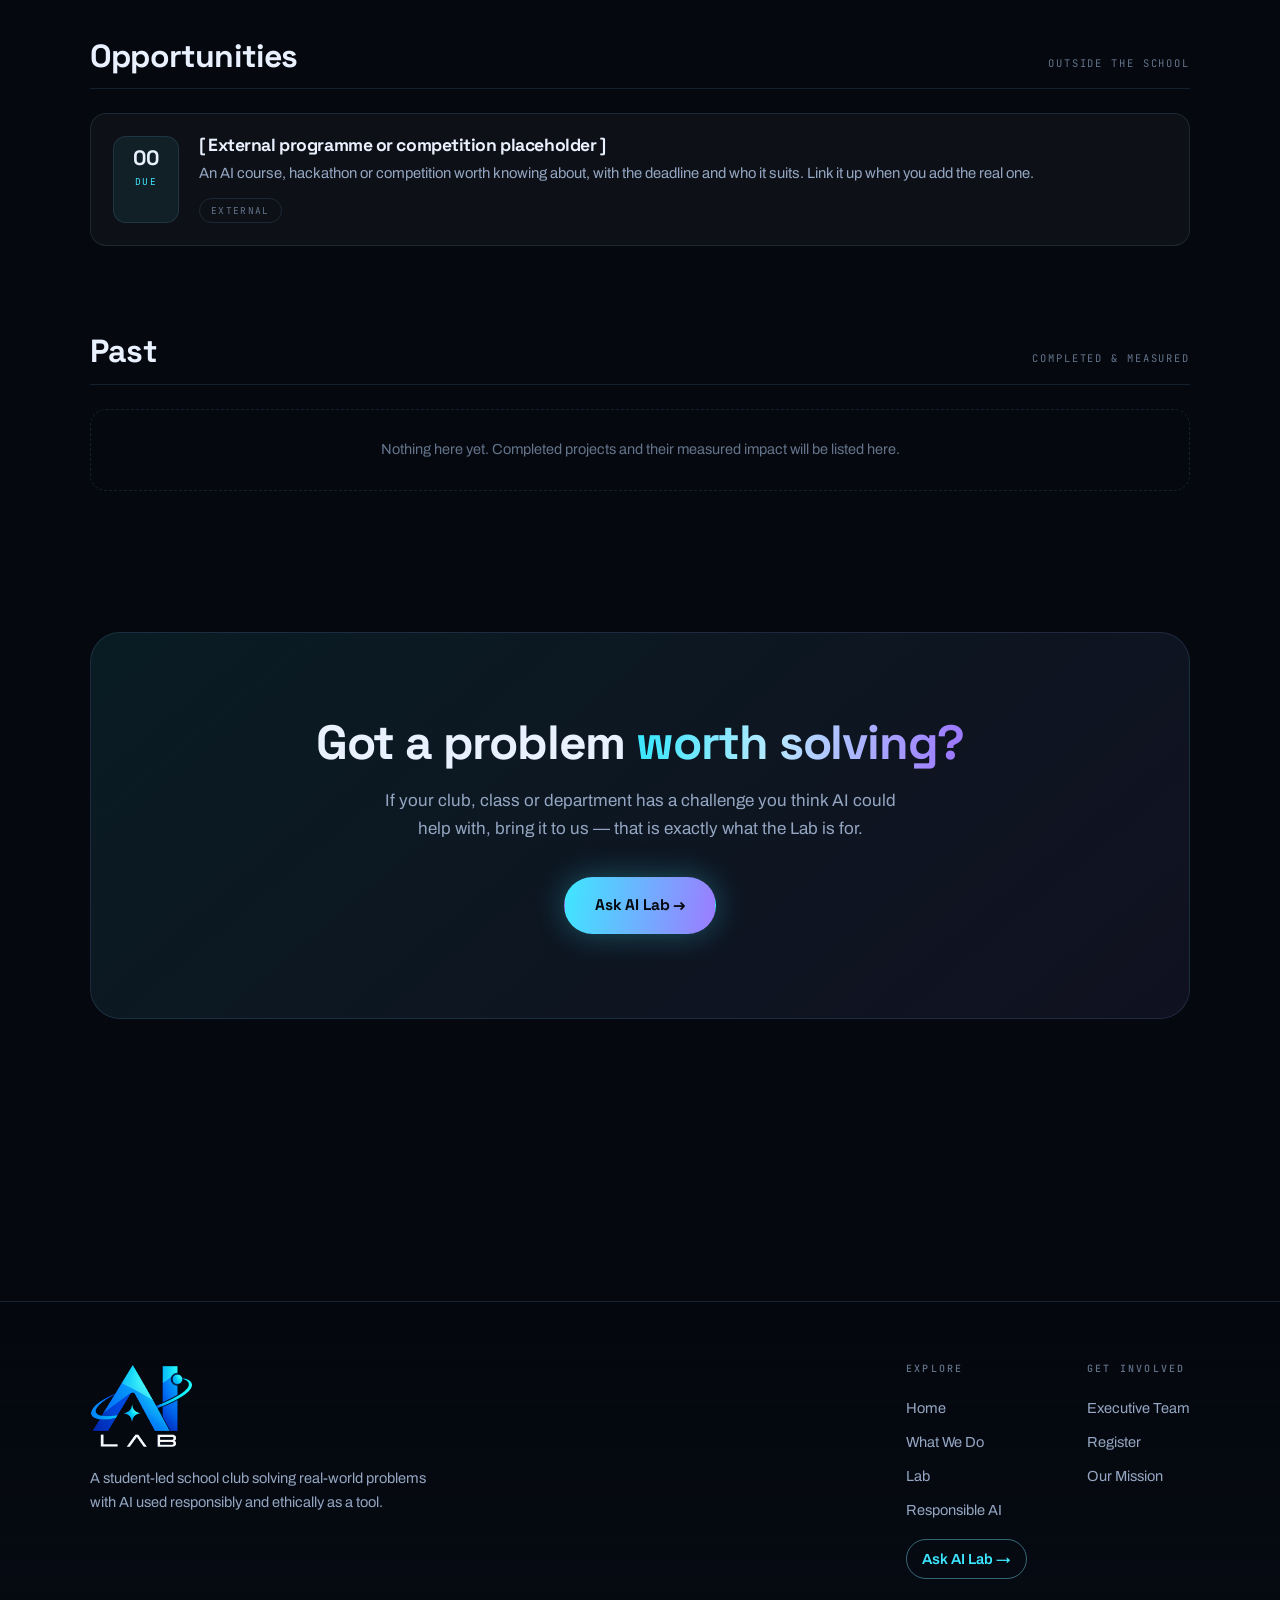
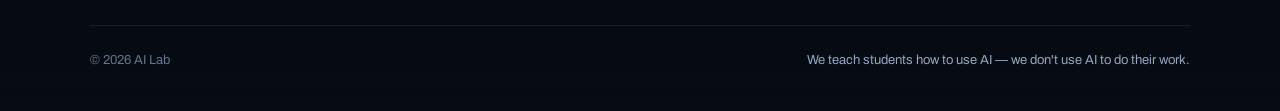
==== commit 5eedb4b6: "Smooth the Help Desk call to action and date the club launch - AI Help Desk card: "Click Here to sub" ====
--- a/lab.html
+++ b/lab.html
@@ -78,7 +78,8 @@
         </div>
 
         <div class="featured">
-          <h3>Club launch TBD</h3>
+          <div class="when">Tuesday · September 22, 2026</div>
+          <h3>Club launch</h3>
         </div>
       </div>
 
--- a/assets/css/site.css
+++ b/assets/css/site.css
@@ -595,10 +595,14 @@
   line-height: 1.62;
 }
 
-/* Linked card (AI Help Desk): a sweeping gradient border and a pill call
-   to action make it obvious the whole card opens the Ask AI Lab form */
-a.card { display: block; color: inherit; text-decoration: none; }
-.card-link { border-color: rgba(62, 231, 255, 0.3); }
+/* Linked card (AI Help Desk): a sweeping gradient border plus a call-to-action
+   row along the bottom make it obvious the whole card opens the Ask AI Lab form */
+a.card { color: inherit; text-decoration: none; }
+.card-link {
+  display: flex;
+  flex-direction: column;
+  border-color: rgba(62, 231, 255, 0.3);
+}
 .card-link::before {
   opacity: 1;
   background: linear-gradient(115deg, var(--cyan), transparent 28%, transparent 62%, var(--violet), transparent 84%, var(--cyan));
@@ -607,25 +611,38 @@
 }
 @keyframes card-sweep { from { background-position: 0% 50%; } to { background-position: 250% 50%; } }
 .card-cta {
-  display: inline-flex;
+  display: flex;
   align-items: center;
-  gap: 8px;
-  margin-top: 22px;
-  padding: 9px 17px;
-  border-radius: 99px;
+  justify-content: space-between;
+  gap: 12px;
+  margin-top: auto;           /* sits on the card's bottom edge, in line with its neighbours */
+  padding-top: 18px;
+  border-top: 1px solid var(--border);
   font-family: var(--font-display);
   font-weight: 600;
-  font-size: 14px;
+  font-size: 14.6px;
+  color: var(--cyan);
+  transition: color 0.3s ease, border-color 0.3s ease;
+}
+.card-link p { margin-bottom: 22px; }
+.card-cta .arrow {
+  flex-shrink: 0;
+  display: grid;
+  place-items: center;
+  width: 32px;
+  height: 32px;
+  border-radius: 50%;
+  border: 1px solid rgba(62, 231, 255, 0.4);
+  transition: transform 0.35s cubic-bezier(0.2, 0.7, 0.3, 1), background 0.35s, color 0.35s, box-shadow 0.35s;
+}
+.card-link:hover .card-cta { color: #ffffff; border-color: rgba(62, 231, 255, 0.35); }
+.card-link:hover .card-cta .arrow {
+  transform: translateX(4px);
+  background: linear-gradient(100deg, var(--cyan), var(--violet));
+  border-color: transparent;
   color: #041018;
-  background: linear-gradient(100deg, var(--cyan), var(--violet));
-  animation: cta-pulse 2.6s ease-in-out infinite;
-}
-@keyframes cta-pulse {
-  0%, 100% { box-shadow: 0 0 16px rgba(62, 231, 255, 0.25); }
-  50%      { box-shadow: 0 0 34px rgba(62, 231, 255, 0.55); }
-}
-.card-cta .arrow { display: inline-block; transition: transform 0.3s ease; }
-.card-link:hover .card-cta .arrow { transform: translateX(6px); }
+  box-shadow: 0 0 22px rgba(62, 231, 255, 0.45);
+}
 .card-link:focus-visible { outline: 2px solid var(--cyan); outline-offset: 4px; }
 
 /* ---------- Mission stats ---------- */
@@ -1033,7 +1050,7 @@
 @media (prefers-reduced-motion: reduce) {
   .reveal { opacity: 1; transform: none; transition: none; }
   .caret { animation: none; }
-  .card-link::before, .card-cta { animation: none; }
+  .card-link::before { animation: none; }
   .scroll-hint .mouse::after { animation: none; }
   * { scroll-behavior: auto !important; }
 }
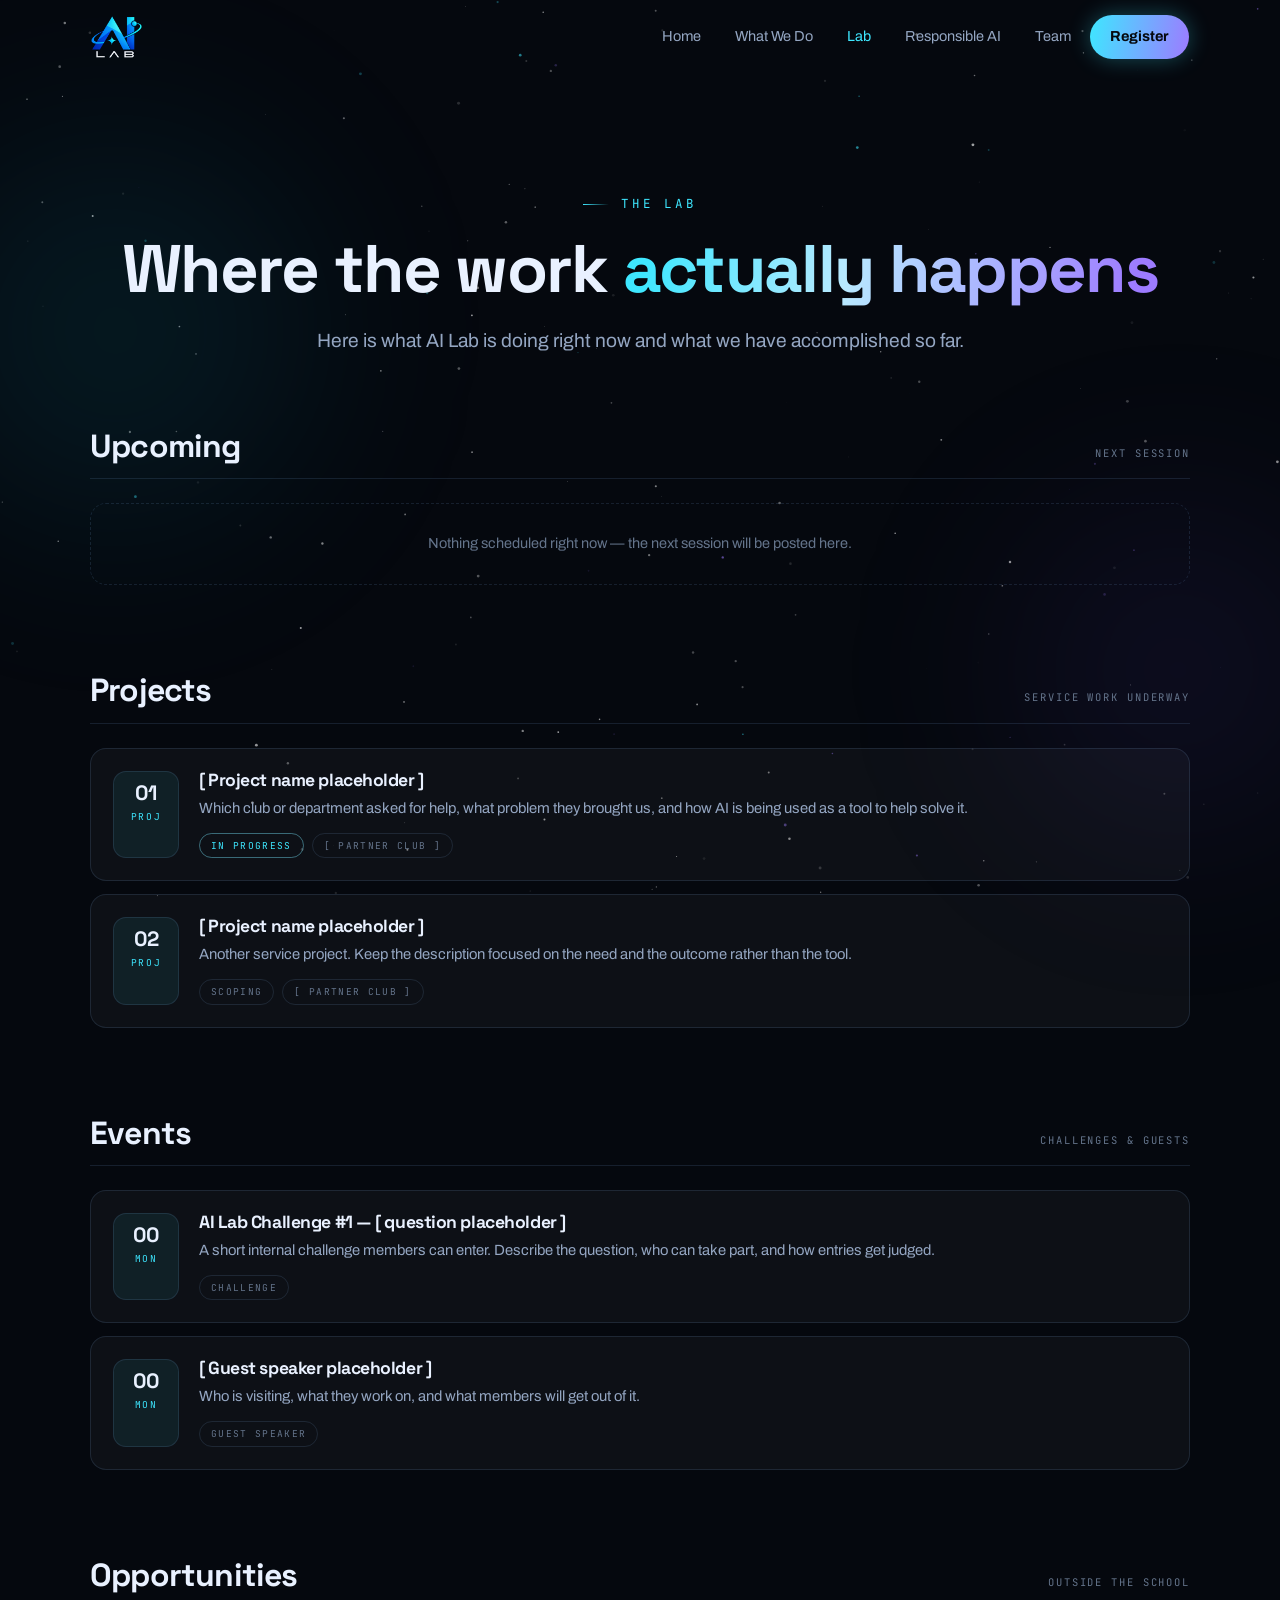
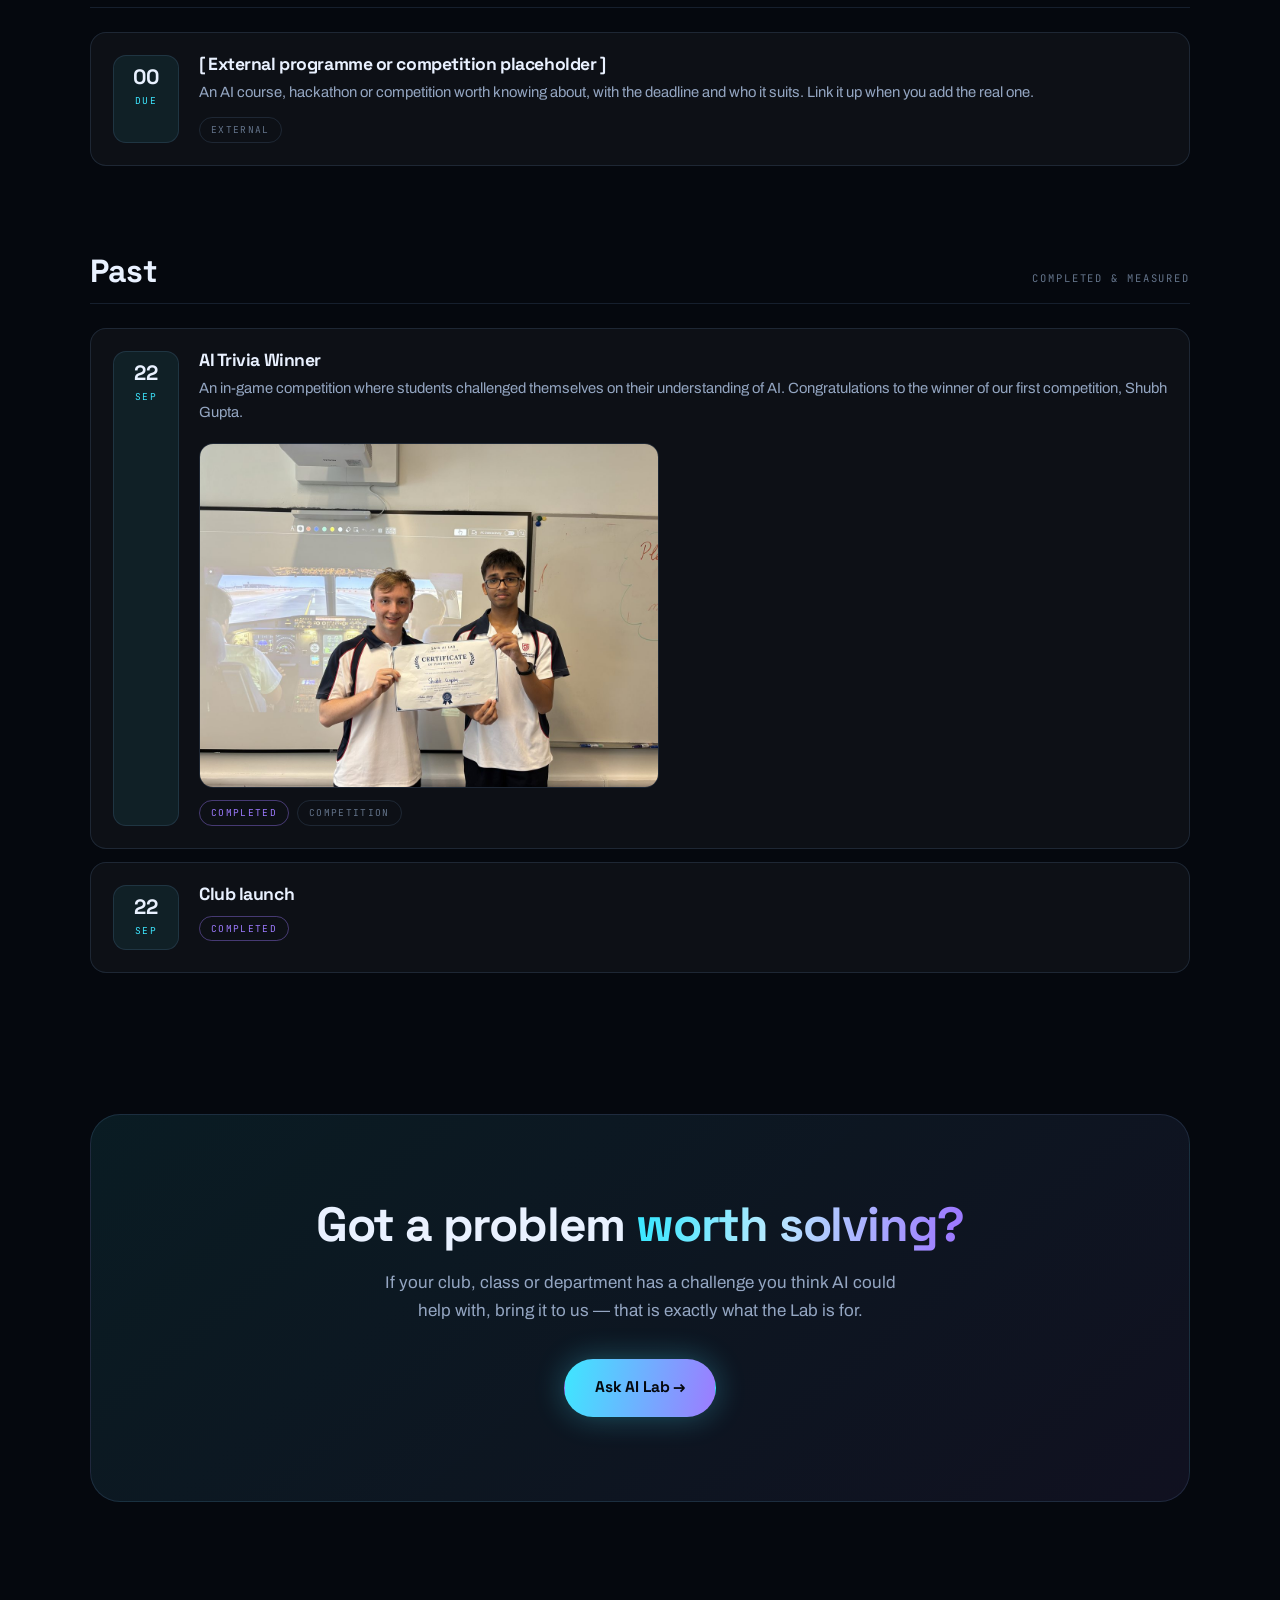
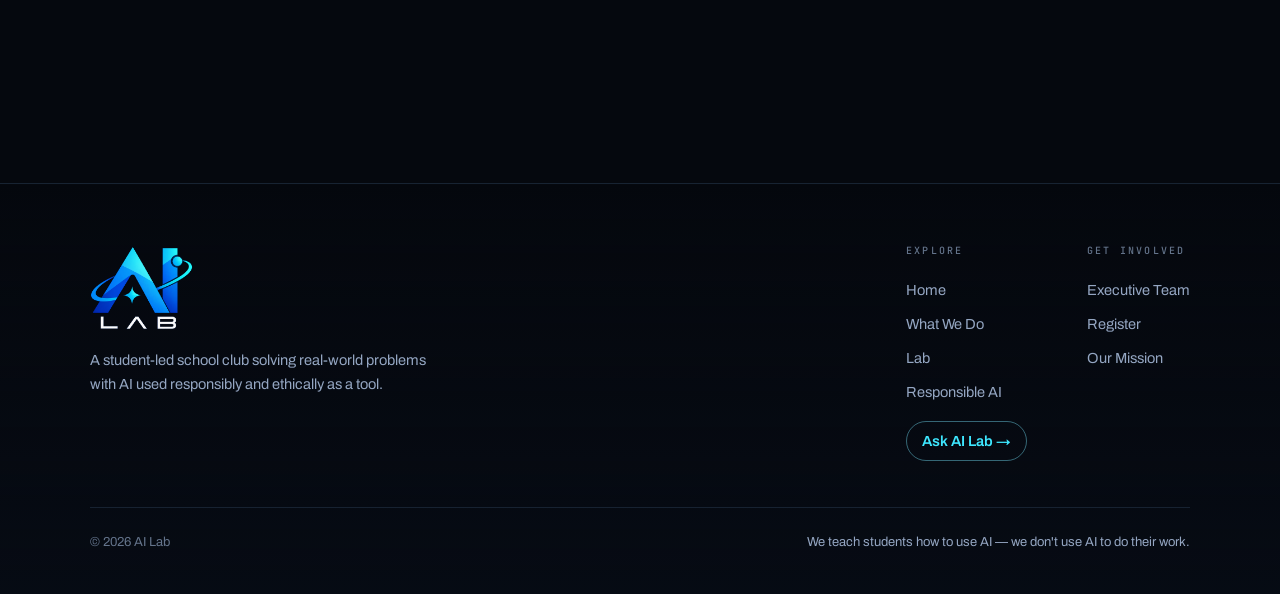
==== commit d9d8a497: "Move the club launch to Past and add the AI Trivia winner - Past: club launch (22 Sep 2026) and "AI " ====
--- a/lab.html
+++ b/lab.html
@@ -77,9 +77,8 @@
           <span class="hint">Next session</span>
         </div>
 
-        <div class="featured">
-          <div class="when">Tuesday · September 22, 2026</div>
-          <h3>Club launch</h3>
+        <div class="lab-empty">
+          Nothing scheduled right now — the next session will be posted here.
         </div>
       </div>
 
@@ -180,10 +179,30 @@
           <span class="hint">Completed &amp; measured</span>
         </div>
 
-        <!-- Nothing has finished yet — swap this for entries once it has -->
-        <div class="lab-empty">
-          Nothing here yet. Completed projects and their measured impact will be listed here.
-        </div>
+        <article class="entry">
+          <div class="date-chip"><div class="d">22</div><div class="m">Sep</div></div>
+          <div class="entry-body">
+            <h3>AI Trivia Winner</h3>
+            <p>
+              An in-game competition where students challenged themselves on their understanding
+              of AI. Congratulations to the winner of our first competition, Shubh Gupta.
+            </p>
+            <img class="entry-photo" src="assets/img/lab/ai-trivia-winner.jpg"
+                 alt="Shubh Gupta holding his AI Trivia certificate" loading="lazy">
+            <div class="entry-meta">
+              <span class="tag done">Completed</span>
+              <span class="tag">Competition</span>
+            </div>
+          </div>
+        </article>
+
+        <article class="entry">
+          <div class="date-chip"><div class="d">22</div><div class="m">Sep</div></div>
+          <div class="entry-body">
+            <h3>Club launch</h3>
+            <div class="entry-meta"><span class="tag done">Completed</span></div>
+          </div>
+        </article>
       </div>
 
     </div>
--- a/assets/css/site.css
+++ b/assets/css/site.css
@@ -1160,6 +1160,16 @@
 .featured p { margin: 0; color: var(--text-muted); max-width: 60ch; }
 
 /* Shown where there is nothing to list yet */
+/* Photo attached to a Lab entry */
+.entry-photo {
+  display: block;
+  width: 100%;
+  max-width: 460px;
+  margin: 18px 0 4px;
+  border-radius: 14px;
+  border: 1px solid var(--border);
+}
+
 .lab-empty {
   padding: 28px 24px;
   border-radius: 16px;
